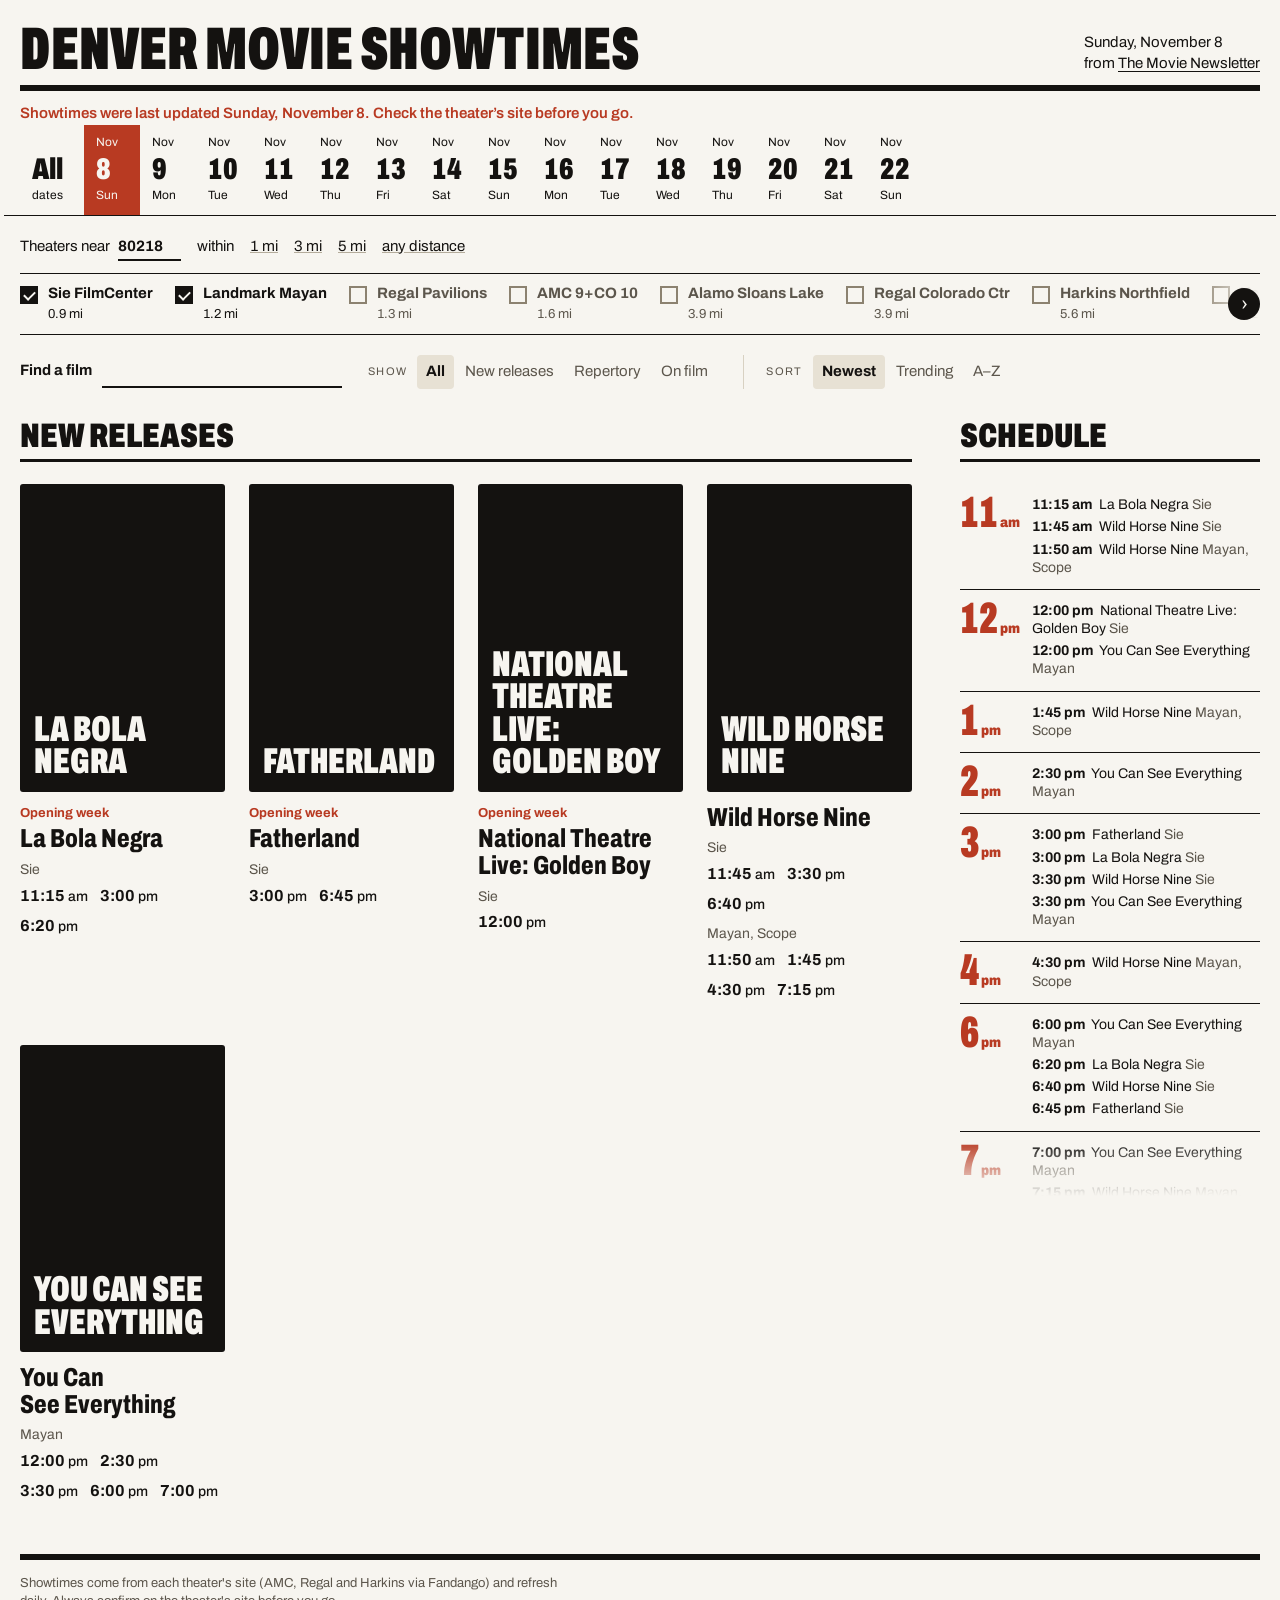
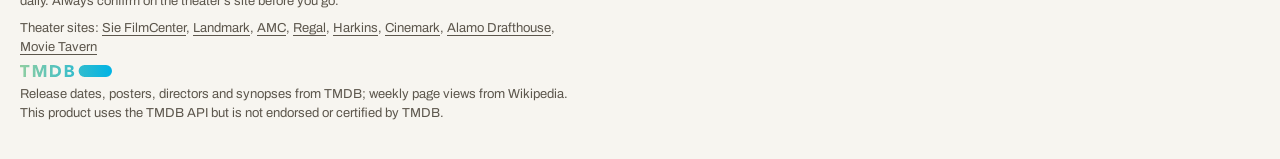
==== public/index.html @ 57ab7dba "Drop the 10 mi distance option Past 5 mi, readers should pick a specific theater by name rather than" ====
<!DOCTYPE html>
<html lang="en">
<head>
  <meta charset="utf-8" />
  <meta name="viewport" content="width=device-width, initial-scale=1, viewport-fit=cover" />
  <title>Denver Movie Showtimes</title>
  <meta name="description" content="What's playing in Denver today: indie, repertory and first-run showtimes, with tickets and add-to-calendar. A companion to The Movie Newsletter." />
  <meta name="theme-color" content="#f7f5f0" />

  <!-- Open Graph / preview card (used when this URL is pasted into Substack, etc.).
       __SITE_URL__ is replaced with the deployed Pages URL by the GitHub Action. -->
  <meta property="og:type" content="website" />
  <meta property="og:title" content="Denver Movie Showtimes" />
  <meta property="og:description" content="What's playing in Denver today: indie, repertory and first-run showtimes, with tickets and add-to-calendar. A companion to The Movie Newsletter." />
  <meta property="og:url" content="__SITE_URL__" />
  <meta property="og:image" content="__SITE_URL__preview.png" />
  <meta name="twitter:card" content="summary_large_image" />

  <link rel="icon" href="favicon.svg" type="image/svg+xml" />
  <link rel="preload" href="fonts/archivo-latin.woff2" as="font" type="font/woff2" crossorigin />
  <link rel="stylesheet" href="styles.css?v=__ASSET_VERSION__" />
</head>
<body>
  <div class="wrap">
    <header class="mast">
      <h1>Denver Movie Showtimes</h1>
      <p class="from"><span id="when"></span><br />from <a href="https://coreymcginnis.substack.com/" target="_blank" rel="noopener">The Movie Newsletter</a></p>
    </header>
    <p class="notice" id="notice" role="status" hidden></p>

    <nav class="days" id="days" aria-label="Choose a day"></nav>

    <!-- Theaters, search, Show/Sort. On phones it folds to one line ("At Sie and Mayan, all films,
         newest first · Change") with search under it, so the films start near the top. -->
    <section class="controls" id="controls" aria-label="Theaters, search and sort">
      <div class="theaters" id="theaters" role="group" aria-label="Theaters">
        <div class="tsum"><p><b id="tsum"></b> <span id="ssum"></span></p><button type="button" id="tToggle" aria-expanded="false" aria-controls="tpanel">Change</button></div>
        <div class="tpanel" id="tpanel">
          <div class="near">
            <label>Theaters near <input id="zip" class="zip" type="text" inputmode="numeric" maxlength="5" value="80218" autocomplete="off" aria-describedby="zipNote" /></label>
            <span>within</span>
            <button type="button" class="pick" data-r="1" aria-pressed="false">1 mi</button>
            <button type="button" class="pick" data-r="3" aria-pressed="false">3 mi</button>
            <button type="button" class="pick" data-r="5" aria-pressed="false">5 mi</button>
            <button type="button" class="pick" data-r="all" aria-pressed="false">any distance</button>
            <span class="zipnote" id="zipNote" hidden>That zip isn't in the Denver area.</span>
          </div>
          <div class="trow" id="trow">
            <button type="button" class="tscroll prev" id="tPrev" aria-label="Scroll theaters left" tabindex="-1" hidden>‹</button>
            <div class="tlist" id="tlist" role="group" aria-label="Theaters, nearest first"></div>
            <button type="button" class="tscroll next" id="tNext" aria-label="Scroll theaters right" tabindex="-1" hidden>›</button>
          </div>
          <button type="button" class="more tmore" id="tMore" aria-controls="tlist" aria-expanded="false" hidden>Show all theaters</button>
        </div>
      </div>

      <div class="opts">
        <label class="searchbox"><span>Find a film</span>
          <input class="search" id="q" type="search" enterkeyhint="search" autocomplete="off" />
          <button type="button" class="clear" id="qClear" aria-label="Clear search" hidden>×</button>
        </label>
        <div class="sort" role="group" aria-label="Show">
          <span class="lbl" aria-hidden="true">Show</span>
          <button type="button" data-kind="all" aria-pressed="true">All</button>
          <button type="button" data-kind="new" aria-pressed="false">New releases</button>
          <button type="button" data-kind="rep" aria-pressed="false">Repertory</button>
          <button type="button" data-kind="film" aria-pressed="false" title="Projected from a film print: 16mm, 35mm, 70mm, IMAX 70mm, VistaVision">On film</button>
        </div>
        <div class="sort" role="group" aria-label="Sort films">
          <span class="lbl" aria-hidden="true">Sort</span>
          <button type="button" data-s="new" aria-pressed="true">Newest</button>
          <button type="button" data-s="pop" aria-pressed="false" title="What people are looking up this week, on TMDB and Wikipedia">Trending</button>
          <button type="button" data-s="az" aria-pressed="false">A–Z</button>
        </div>
      </div>
      <div class="seg" role="group" aria-label="View">
        <button type="button" data-v="films" aria-pressed="true">Films</button>
        <button type="button" data-v="schedule" aria-pressed="false">Schedule</button>
      </div>
    </section>

    <main class="layout" id="layout" data-view="films">
      <section class="films" aria-labelledby="filmsH">
        <h2 class="sr" id="filmsH">Films</h2>
        <div id="grid"><p class="empty">Loading showtimes…</p></div>
      </section>
      <aside class="sched" aria-labelledby="schedH">
        <h2 class="group" id="schedH">Schedule</h2>
        <div id="sched"></div>
      </aside>
    </main>

    <footer class="foot">
      <p>Showtimes come from each theater's site (AMC, Regal and Harkins via Fandango) and refresh daily. Always confirm on the theater's site before you go.</p>
      <p id="srcLinks"></p>
      <p class="tmdb"><a href="https://www.themoviedb.org/" target="_blank" rel="noopener"><img src="tmdb-logo.svg" alt="TMDB" width="110" height="14" /></a>
        Release dates, posters, directors and synopses from TMDB; weekly page views from Wikipedia. This product uses the TMDB API but is not endorsed or certified by TMDB.</p>
    </footer>
  </div>

  <div class="backdrop" id="backdrop" hidden></div>

  <script src="app.js?v=__ASSET_VERSION__"></script>
</body>
</html>
---- public/styles.css ----
/* Denver Showtimes, Nov 2026 redesign: a printed listings page more than an app.
   Near-white paper, black ink, the newsletter's brick red as the one accent. Heavy rules divide
   things instead of boxes; one condensed typeface (Archivo) does everything. Posters carry the color.
   Archivo is served from this site (not Google Fonts) so no visit reports to a third party; SIL Open
   Font License in fonts/OFL-archivo.txt. One variable file covers every weight and width. */
@font-face {
  font-family: "Archivo"; font-style: normal; font-weight: 400 900; font-stretch: 62% 125%; font-display: swap;
  src: url(fonts/archivo-latin.woff2) format("woff2");
  unicode-range: U+0000-00FF, U+0131, U+0152-0153, U+02BB-02BC, U+02C6, U+02DA, U+02DC, U+0304, U+0308, U+0329, U+2000-206F, U+20AC, U+2122, U+2191, U+2193, U+2212, U+2215, U+FEFF, U+FFFD;
}
@font-face {
  font-family: "Archivo"; font-style: normal; font-weight: 400 900; font-stretch: 62% 125%; font-display: swap;
  src: url(fonts/archivo-latin-ext.woff2) format("woff2");
  unicode-range: U+0100-02BA, U+02BD-02C5, U+02C7-02CC, U+02CE-02D7, U+02DD-02FF, U+0304, U+0308, U+0329, U+1D00-1DBF, U+1E00-1E9F, U+1EF2-1EFF, U+2020, U+20A0-20AB, U+20AD-20C4, U+2113, U+2C60-2C7F, U+A720-A7FF;
}

:root {
  --paper: #f7f5f0;     /* page */
  --ink: #141210;       /* text, rules, checked boxes */
  --muted: #5c564c;     /* secondary text (6.6:1 on paper) */
  --hair: #d8d1c2;      /* light dividers */
  --box: #8c8270;       /* unchecked box outline */
  --brick: #b83a22;     /* newsletter brick: selected day, hour numerals, tags (5.6:1 on paper) */
  --font: "Archivo", "Arial Narrow", system-ui, sans-serif;
  color-scheme: light;
}
* { box-sizing: border-box; }
[hidden] { display: none !important; }
html { -webkit-text-size-adjust: 100%; }
body {
  margin: 0; background: var(--paper); color: var(--ink);
  font: 15px/1.45 var(--font); font-variant-numeric: tabular-nums;
  padding-left: max(16px, env(safe-area-inset-left, 0px)); padding-right: max(16px, env(safe-area-inset-right, 0px));
}
a { color: inherit; text-underline-offset: 3px; }
@media (hover: hover) { a:hover { color: var(--brick); } }
button { font: inherit; color: inherit; background: none; border: 0; padding: 0; cursor: pointer; text-align: inherit; }
:focus-visible { outline: 2px solid var(--brick); outline-offset: 2px; }
.wrap { max-width: 1240px; margin: 0 auto; }
.sr { position: absolute; width: 1px; height: 1px; overflow: hidden; clip: rect(0 0 0 0); white-space: nowrap; }


/* ---- Masthead ---------------------------------------------------------- */
.mast { display: flex; flex-wrap: wrap; justify-content: space-between; align-items: flex-end; gap: 10px 24px;
  border-bottom: 6px solid var(--ink); padding: 24px 0 10px; }
.mast h1 { margin: 0; font-weight: 900; font-stretch: 62%; font-size: clamp(40px, 5.5vw, 60px); line-height: .85;
  text-transform: uppercase; text-wrap: balance; }
.mast .from { margin: 0; font-size: 15px; line-height: 1.45; }

/* Only when something's wrong (a theater didn't refresh, or the whole update is old). */
.notice { margin: 12px 0 0; color: var(--brick); font-weight: 600; }

/* ---- Days: big numerals; only the selected day is a block of brick. Sticks to the top. ---- */
.days { position: sticky; top: 0; z-index: 20; background: var(--paper); border-bottom: 1px solid var(--ink);
  display: flex; overflow-x: auto; scrollbar-width: none; margin: 0 -16px; padding: 0 16px; }
.days::-webkit-scrollbar { display: none; }
.day { flex: none; width: 56px; padding: 9px 0 10px 12px; }
.day[data-d="all"] { width: 64px; }
.day .dm, .day .dw { display: block; font-size: 12px; white-space: nowrap; }
.day .dm { margin-bottom: 3px; }
.day .dw { margin-top: 3px; }
.day .dn { display: block; font-weight: 900; font-stretch: 70%; font-size: 30px; line-height: 1; white-space: nowrap; }
@media (hover: hover) { .day:hover { color: var(--brick); } }
.day[aria-pressed="true"] { background: var(--brick); color: var(--paper); }

/* ---- Theaters: zip + distance, then a checklist nearest first ---------- */
.theaters { margin: 18px 0 20px; }
.tsum { display: none; }
.near { display: flex; flex-wrap: wrap; align-items: baseline; gap: 6px 16px; margin-bottom: 12px; }
.near label { display: flex; gap: 8px; align-items: baseline; }
.zip { width: 4.2em; border: 0; border-bottom: 2px solid var(--ink); background: transparent; font: inherit; font-weight: 700;
  padding: 2px 0; border-radius: 0; color: var(--ink); }
.pick { padding: 2px 0; text-decoration: underline; text-decoration-color: #b4ac9c; }
.pick[aria-pressed="true"] { font-weight: 700; text-decoration: none; box-shadow: inset 0 -2px 0 var(--brick); }
.zipnote { color: var(--brick); }
/* No scrollbar; instead the edge with more theaters fades, and a ‹ / › arrow there scrolls the row
   (mouse users without a trackpad). Tabbing through the checkboxes scrolls it too. */
.trow { position: relative; border-top: 1px solid var(--ink); border-bottom: 1px solid var(--ink); }
.tlist { display: flex; overflow-x: auto; scrollbar-width: none; scroll-behavior: smooth; }
.tlist::-webkit-scrollbar { display: none; }
.trow.more-r .tlist { -webkit-mask: linear-gradient(90deg, #000 calc(100% - 64px), #0000); mask: linear-gradient(90deg, #000 calc(100% - 64px), #0000); }
.trow.more-l .tlist { -webkit-mask: linear-gradient(90deg, #0000, #000 64px); mask: linear-gradient(90deg, #0000, #000 64px); }
.trow.more-l.more-r .tlist { -webkit-mask: linear-gradient(90deg, #0000, #000 64px, #000 calc(100% - 64px), #0000);
  mask: linear-gradient(90deg, #0000, #000 64px, #000 calc(100% - 64px), #0000); }
.tscroll { position: absolute; top: 50%; transform: translateY(-50%); z-index: 1; width: 32px; height: 32px; border-radius: 50%;
  background: var(--ink); color: var(--paper); font-size: 20px; line-height: 30px; text-align: center; }
@media (hover: hover) { .tscroll:hover { background: var(--brick); } }
.tscroll.prev { left: 0; }
.tscroll.next { right: 0; }
.tk { flex: none; display: flex; gap: 10px; align-items: flex-start; padding: 11px 22px 11px 0; color: var(--muted); white-space: nowrap; }
.tk .box { width: 18px; height: 18px; flex: none; margin-top: 1px; border: 2px solid var(--box); display: grid; place-items: center; }
.tk .nm { display: block; font-weight: 700; line-height: 1.15; }
.tk .mi { display: block; font-size: 13px; margin-top: 2px; }
.tk[aria-pressed="true"] { color: var(--ink); }
.tk[aria-pressed="true"] .box { background: var(--ink); border-color: var(--ink); }
.tk[aria-pressed="true"] .box::after { content: ""; width: 9px; height: 5px; border: solid var(--paper); border-width: 0 0 2.5px 2.5px;
  transform: translateY(-1px) rotate(-45deg); }
@media (hover: hover) { .tk:hover .nm { color: var(--brick); } }

/* ---- Search, then Show and Sort as toggles ---------------------------- */
.opts { display: flex; flex-wrap: wrap; align-items: center; gap: 12px 26px; margin-bottom: 30px; }
.searchbox { display: flex; align-items: baseline; gap: 10px; position: relative; font-weight: 700; }
.search { width: 240px; border: 0; border-bottom: 2px solid var(--ink); border-radius: 0; background: transparent; font: inherit; font-weight: 400;
  color: var(--ink); padding: 4px 26px 4px 0; }
.search::-webkit-search-cancel-button { -webkit-appearance: none; appearance: none; }   /* our own × instead */
.clear { position: absolute; right: 0; bottom: 4px; width: 24px; height: 24px; font-size: 20px; line-height: 1; text-align: center; color: var(--muted); }
@media (hover: hover) { .clear:hover { color: var(--brick); } }
.sort { display: inline-flex; align-items: center; gap: 2px; }
.sort + .sort { padding-left: 22px; border-left: 1px solid var(--hair); }
.sort .lbl { margin-right: 8px; font-size: 11px; letter-spacing: .12em; text-transform: uppercase; color: var(--muted); }
.sort button { padding: 6px 9px; border-radius: 4px; color: var(--muted); white-space: nowrap; }
.searchbox > span { white-space: nowrap; }
@media (hover: hover) { .sort button:hover { color: var(--ink); } }
.sort button[aria-pressed="true"] { background: #e7e1d4; color: var(--ink); font-weight: 700; }

/* ---- Layout: films, with the schedule alongside on desktop ------------- */
.layout { display: grid; grid-template-columns: minmax(0, 1fr) 300px; gap: 48px; align-items: start; padding-bottom: 48px; }
.layout[data-mode="span"] { grid-template-columns: minmax(0, 1fr); }
.layout[data-mode="span"] .sched { display: none; }
.seg { display: none; }
.group { margin: 0 0 22px; font-weight: 900; font-stretch: 70%; font-size: 34px; line-height: 1; text-transform: uppercase;
  border-bottom: 3px solid var(--ink); padding-bottom: 6px; }
#grid > .grid + .group, #grid > .empty + .group { margin-top: 44px; }
.group-note { color: var(--muted); margin: -12px 0 18px; }
.empty { color: var(--muted); padding: 24px 0; font-size: 16px; }

/* ---- Film cards: poster, title, times. Tap the poster for the details. ---- */
.grid { display: grid; grid-template-columns: repeat(auto-fill, minmax(200px, 1fr)); gap: 40px 24px; align-items: start; }
.card { min-width: 0; }
.poster { position: relative; aspect-ratio: 2 / 3; background: var(--ink); margin-bottom: 12px; overflow: hidden; border-radius: 3px; }
.poster > button, .poster > .still { display: block; width: 100%; height: 100%; }
.poster img { width: 100%; height: 100%; object-fit: cover; display: block; }
.fallback { position: absolute; inset: auto 14px 14px; color: var(--paper); font-weight: 900; font-stretch: 62%; font-size: 36px;
  line-height: .9; text-transform: uppercase; overflow-wrap: anywhere; }
.info { position: absolute; inset: 0; background: rgba(20, 18, 16, .94); color: var(--paper); padding: 16px; display: flex;
  flex-direction: column; gap: 8px; font-size: 14px; line-height: 1.45; overflow-y: auto; cursor: pointer; }
.info .dir { font-weight: 700; }
.info .facts { color: #cfc8ba; }
.info p { margin: 0; }
.info a { margin-top: auto; padding-top: 6px; color: var(--paper); text-decoration: underline; cursor: pointer; }
@media (hover: hover) { .info a:hover { color: #f0b6a6; } }
.flag { margin: 0 0 3px; font-size: 13px; color: var(--brick); font-weight: 700; }
/* Film titles in their own capitalization (easier to read than caps, and long titles stay short);
   caps are kept for the masthead and section heads, the structure of the page. */
.title { margin: 0 0 8px; font-weight: 800; font-stretch: 75%; font-size: 26px; line-height: 1.02; letter-spacing: -0.005em;
  overflow-wrap: anywhere; text-wrap: balance; }
.title button { text-align: left; }
@media (hover: hover) { .title button:hover { color: var(--brick); } }
/* The poster says it opens without a mark: a pointer, and on hover it dims a touch and the title
   underlines with it. */
.poster > button { cursor: pointer; }
.poster > button img { transition: filter .15s ease; }
@media (hover: hover) { .card:has(.poster > button:hover) .poster img, .card:has(.title button:hover) .poster img { filter: brightness(.82); } }
@media (hover: hover) { .card:has(.poster > button:hover) .title button { text-decoration: underline; text-decoration-thickness: 2px; text-underline-offset: 4px; } }
.venues { display: grid; gap: 6px; }
.venue .vn { display: block; color: var(--muted); font-size: 14px; }
.times { display: flex; flex-wrap: wrap; column-gap: 12px; }
.time { min-height: 30px; font-weight: 700; font-size: 16px; white-space: nowrap; }
@media (hover: hover) { .time:hover { color: var(--brick); text-decoration: underline; } }
.time .ap { font-weight: 500; font-size: 14px; }
.time sup { font-size: 10px; color: var(--brick); margin-left: 2px; font-weight: 700; }
.time.past { color: #a39b8c; }
.nw { white-space: nowrap; }
.time.next { white-space: normal; text-align: left; line-height: 1.25; padding: 4px 0; }   /* long "Next Thu Nov 12, 7:00 pm" wraps */
/* Two weeks / search: "Alamo  Sat 7, 5:00 pm", one line per theater, three before "Show all". */
.venue.line { display: flex; flex-wrap: wrap; align-items: baseline; column-gap: 8px; }
.venue.line .vn { display: inline; }
.venue.line .time.next { font-size: 15px; min-height: 26px; }
.thru { color: var(--muted); font-size: 14px; }
.card:not(.all-th) .venue.extra { display: none; }
.venues.clamp { max-height: 210px; overflow: hidden; -webkit-mask: linear-gradient(#000 70%, #0000); mask: linear-gradient(#000 70%, #0000); }
.more { margin-top: 6px; text-decoration: underline; font-size: 14px; }
.tmore { display: none; }   /* phones only: desktop shows every theater in its sideways row */

/* ---- Schedule: the day by hour --------------------------------------- */
.sched { position: sticky; top: calc(var(--days-h, 60px) + 16px); max-height: calc(100vh - var(--days-h, 60px) - 32px);
  overflow-y: auto; overscroll-behavior: contain; scrollbar-width: none; }
.sched::-webkit-scrollbar { display: none; }
/* No scrollbar: the end with more fades out instead (classes from schedEdges()). */
.sched.more-b { -webkit-mask: linear-gradient(#000 calc(100% - 56px), #0000); mask: linear-gradient(#000 calc(100% - 56px), #0000); }
.sched.more-t { -webkit-mask: linear-gradient(#0000, #000 40px); mask: linear-gradient(#0000, #000 40px); }
.sched.more-t.more-b { -webkit-mask: linear-gradient(#0000, #000 40px, #000 calc(100% - 56px), #0000);
  mask: linear-gradient(#0000, #000 40px, #000 calc(100% - 56px), #0000); }
.hour { display: flex; gap: 14px; border-bottom: 1px solid var(--ink); padding: 10px 0; }
.hour .h { width: 58px; flex: none; margin: 0; font-weight: 900; font-stretch: 62%; font-size: 44px; line-height: .85; color: var(--brick); }
.hour .h small { font-size: 14px; font-stretch: 85%; margin-left: 2px; }
.hour .rows { flex: 1; min-width: 0; }
.row { display: block; width: 100%; padding: 2px 0; font-size: 14px; line-height: 1.3; }
.row b { margin-right: 4px; }
.row .th { color: var(--muted); }
@media (hover: hover) { .row:hover .ft { color: var(--brick); text-decoration: underline; } }
.row.past { color: #a39b8c; }
.row.past .th { color: inherit; }
.earlier { margin-top: 12px; text-decoration: underline; font-size: 14px; }

/* ---- Showtime sheet ---------------------------------------------------- */
.backdrop { position: fixed; inset: 0; background: rgba(20, 18, 16, .55); z-index: 40; display: grid; place-items: center; padding: 16px; }
.sheet { width: min(440px, 100%); background: var(--paper); border-top: 6px solid var(--ink); padding: 18px;
  display: grid; grid-template-columns: 84px minmax(0, 1fr); gap: 16px; }
.sheet img, .sheet .ph { width: 84px; aspect-ratio: 2 / 3; object-fit: cover; background: var(--ink); border-radius: 3px; }
.sheet h3 { margin: 0 0 6px; font-weight: 800; font-stretch: 75%; font-size: 26px; line-height: 1.02; overflow-wrap: anywhere; }
.sheet .when { font-weight: 700; font-size: 16px; }
.sheet .where { color: var(--muted); margin-top: 2px; }
.actions { grid-column: 1 / -1; display: grid; gap: 8px; }
.btn { display: flex; align-items: center; justify-content: center; min-height: 44px; border: 2px solid var(--ink); font-weight: 700;
  text-decoration: none; color: var(--ink); }
@media (hover: hover) { .btn:hover { color: var(--brick); border-color: var(--brick); } }
.btn.primary { background: var(--ink); color: var(--paper); }
@media (hover: hover) { .btn.primary:hover { background: var(--brick); border-color: var(--brick); color: var(--paper); } }
.btn-row { display: grid; grid-template-columns: 1fr 1fr 1fr; gap: 8px; }
.btn-row[hidden] { display: none; }

/* ---- Footer ------------------------------------------------------------ */
.foot { border-top: 6px solid var(--ink); padding: 14px 0 36px; color: var(--muted); font-size: 13px; display: grid; gap: 8px; }
.foot p { margin: 0; max-width: 80ch; }
.foot .tmdb { display: flex; flex-wrap: wrap; align-items: center; gap: 8px 12px; }
.foot .tmdb img { display: block; height: 12px; width: auto; }

/* ---- Narrow screens ---------------------------------------------------- */
@media (max-width: 960px) {
  .layout { grid-template-columns: minmax(0, 1fr); }
  .seg { display: flex; border: 2px solid var(--ink); margin-bottom: 26px; }
  .seg button { flex: 1; min-height: 44px; font-weight: 800; text-align: center; }
  .seg button[aria-pressed="true"] { background: var(--ink); color: var(--paper); }
  .sched { position: static; max-height: none; overflow: visible; }
  .sched > .group { display: none; }   /* the tab already says "Schedule" */
  .layout[data-view="films"] .sched, .layout[data-view="schedule"] .films { display: none; }
}
@media (max-width: 700px) {
  /* Phones: films within the first screen. One-line masthead; the date is already the brick day. */
  .mast { padding: 14px 0 8px; border-bottom-width: 5px; align-items: baseline; }
  .mast h1 { font-size: clamp(26px, 8.4vw, 36px); line-height: .9; white-space: nowrap; }
  .mast .from { font-size: 13px; }
  .mast .from #when, .mast .from br { display: none; }
  .day { padding: 7px 0 8px 11px; }
  .day .dn { font-size: 26px; }
  .seg button { min-height: 40px; }
  #grid > .group:first-child { margin-top: 4px; }
  /* Theaters and Show/Sort fold into one line ("At Sie and Mayan, all films, newest first") with a
     Change button; search stays out, right above the films. Open: theaters, then Show/Sort. */
  .controls { display: flex; flex-direction: column; margin: 6px 0 18px; }
  .theaters, .opts { display: contents; }
  .tsum { order: 1; display: flex; justify-content: space-between; align-items: center; gap: 12px; min-height: 44px;
    padding: 6px 0; border-bottom: 1px solid var(--ink); }
  .tsum p { margin: 0; min-width: 0; line-height: 1.3; }
  .tsum #ssum { color: var(--muted); }
  .tsum button { text-decoration: underline; min-height: 44px; flex: none; }
  .tpanel { order: 2; padding-top: 8px; }
  .opts .sort { order: 3; margin-top: 10px; }
  .searchbox { order: 4; margin: 10px 0 14px; }
  .seg { order: 5; margin-bottom: 4px; }
  .controls:not(.open) .tpanel, .controls:not(.open) .opts .sort { display: none; }
  .controls.open .opts .sort:last-of-type { padding-bottom: 12px; border-bottom: 1px solid var(--ink); }
  .trow { border: 0; }
  .tlist, .trow.more-l .tlist, .trow.more-r .tlist, .trow.more-l.more-r .tlist { display: block; overflow: visible; -webkit-mask: none; mask: none; }
  .tscroll { display: none; }
  .tk { width: 100%; align-items: center; min-height: 44px; padding: 8px 0; border-top: 1px solid var(--hair); white-space: normal; }
  .tk .nm { flex: 1; }
  .tk > span:last-child { flex: 1; display: flex; justify-content: space-between; gap: 10px; }
  .tk .mi { margin: 0; }
  .tpanel:not(.all-th) .tk.extra { display: none; }
  .tmore { display: block; min-height: 44px; margin: 0; padding: 0; border-top: 1px solid var(--hair); width: 100%; text-align: left; }
  .searchbox { width: 100%; }
  .search { flex: 1; width: auto; }
  .sort + .sort { padding-left: 0; border-left: 0; }
  .sort { flex-wrap: wrap; }
  .grid { grid-template-columns: repeat(2, minmax(0, 1fr)); gap: 28px 14px; }
  .title { font-size: 22px; }
  .info { padding: 12px; font-size: 13px; gap: 6px; }
  .group { font-size: 28px; margin-bottom: 16px; }
  .backdrop { place-items: end center; padding: 0; }
  .sheet { padding-bottom: max(18px, env(safe-area-inset-bottom, 0px)); }
}
@media (prefers-reduced-motion: reduce) { * { transition: none !important; scroll-behavior: auto !important; } }
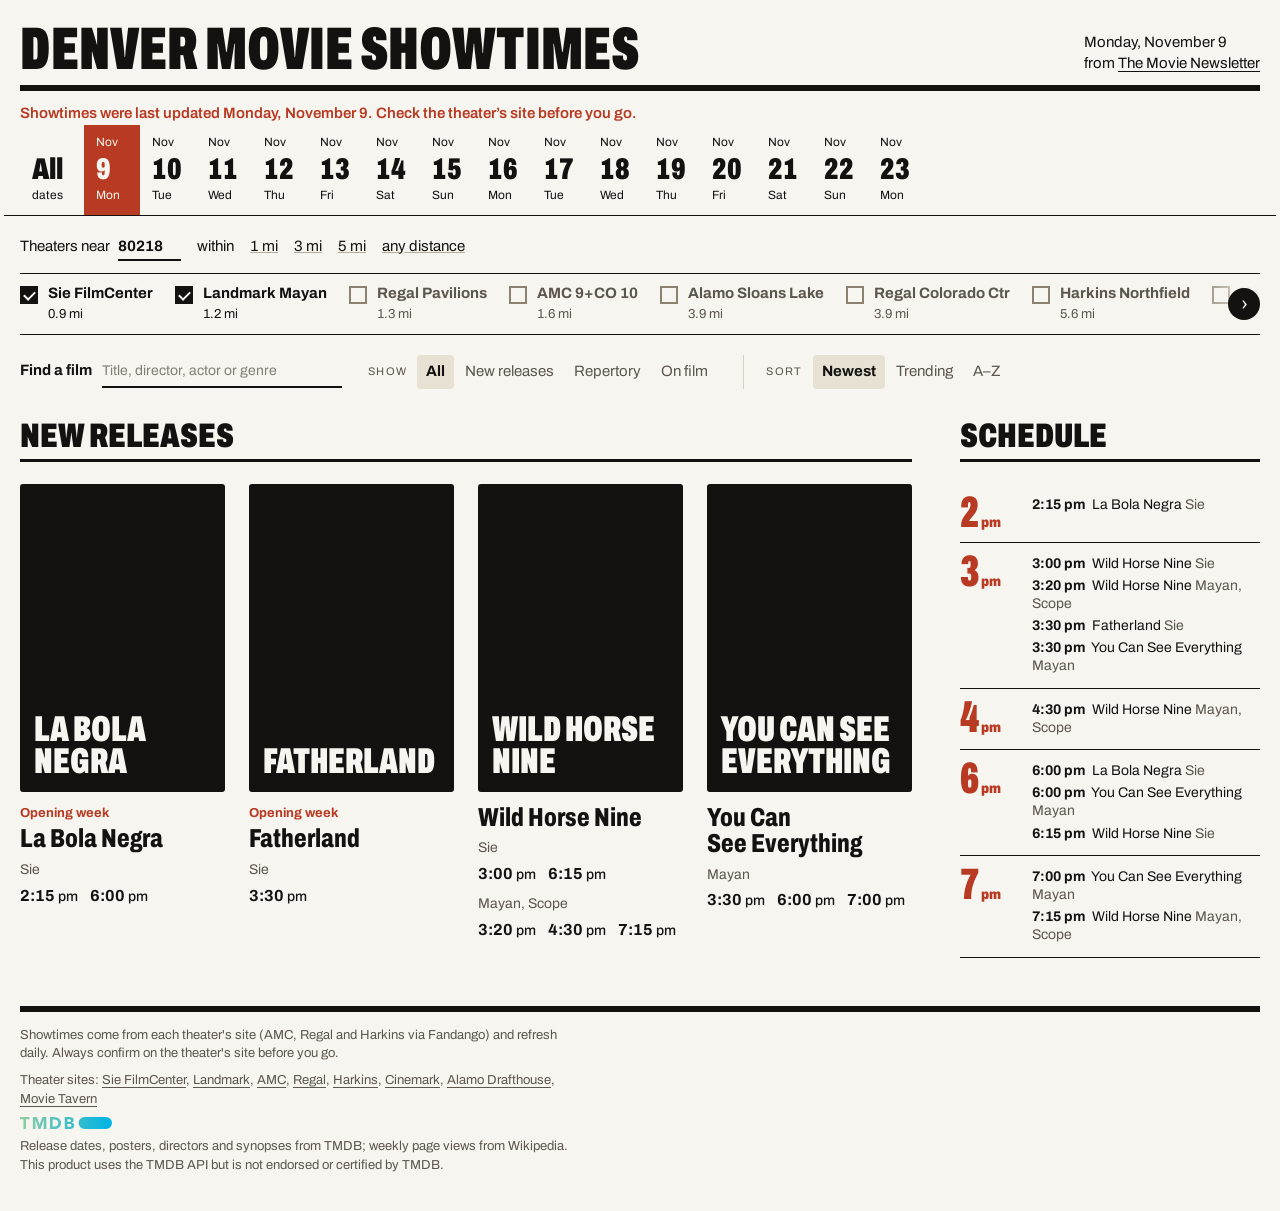
==== commit c31a0f2e: "Find a film by director, cast or genre - film_meta gains `cast` (top five billed) and `genres`, from" ====
--- a/public/index.html
+++ b/public/index.html
@@ -56,7 +56,7 @@
 
       <div class="opts">
         <label class="searchbox"><span>Find a film</span>
-          <input class="search" id="q" type="search" enterkeyhint="search" autocomplete="off" />
+          <input class="search" id="q" type="search" enterkeyhint="search" autocomplete="off" placeholder="Title, director, actor or genre" />
           <button type="button" class="clear" id="qClear" aria-label="Clear search" hidden>×</button>
         </label>
         <div class="sort" role="group" aria-label="Show">
--- a/public/styles.css
+++ b/public/styles.css
@@ -102,6 +102,7 @@
 .searchbox { display: flex; align-items: baseline; gap: 10px; position: relative; font-weight: 700; }
 .search { width: 240px; border: 0; border-bottom: 2px solid var(--ink); border-radius: 0; background: transparent; font: inherit; font-weight: 400;
   color: var(--ink); padding: 4px 26px 4px 0; }
+.search::placeholder { color: var(--muted); opacity: .75; font-size: 14px; }
 .search::-webkit-search-cancel-button { -webkit-appearance: none; appearance: none; }   /* our own × instead */
 .clear { position: absolute; right: 0; bottom: 4px; width: 24px; height: 24px; font-size: 20px; line-height: 1; text-align: center; color: var(--muted); }
 @media (hover: hover) { .clear:hover { color: var(--brick); } }
@@ -145,6 +146,7 @@
 .title { margin: 0 0 8px; font-weight: 800; font-stretch: 75%; font-size: 26px; line-height: 1.02; letter-spacing: -0.005em;
   overflow-wrap: anywhere; text-wrap: balance; }
 .title button { text-align: left; }
+.why { margin: -4px 0 8px; font-size: 14px; font-weight: 500; color: var(--ink); }   /* "Directed by ...": why search found it */
 @media (hover: hover) { .title button:hover { color: var(--brick); } }
 /* The poster says it opens without a mark: a pointer, and on hover it dims a touch and the title
    underlines with it. */
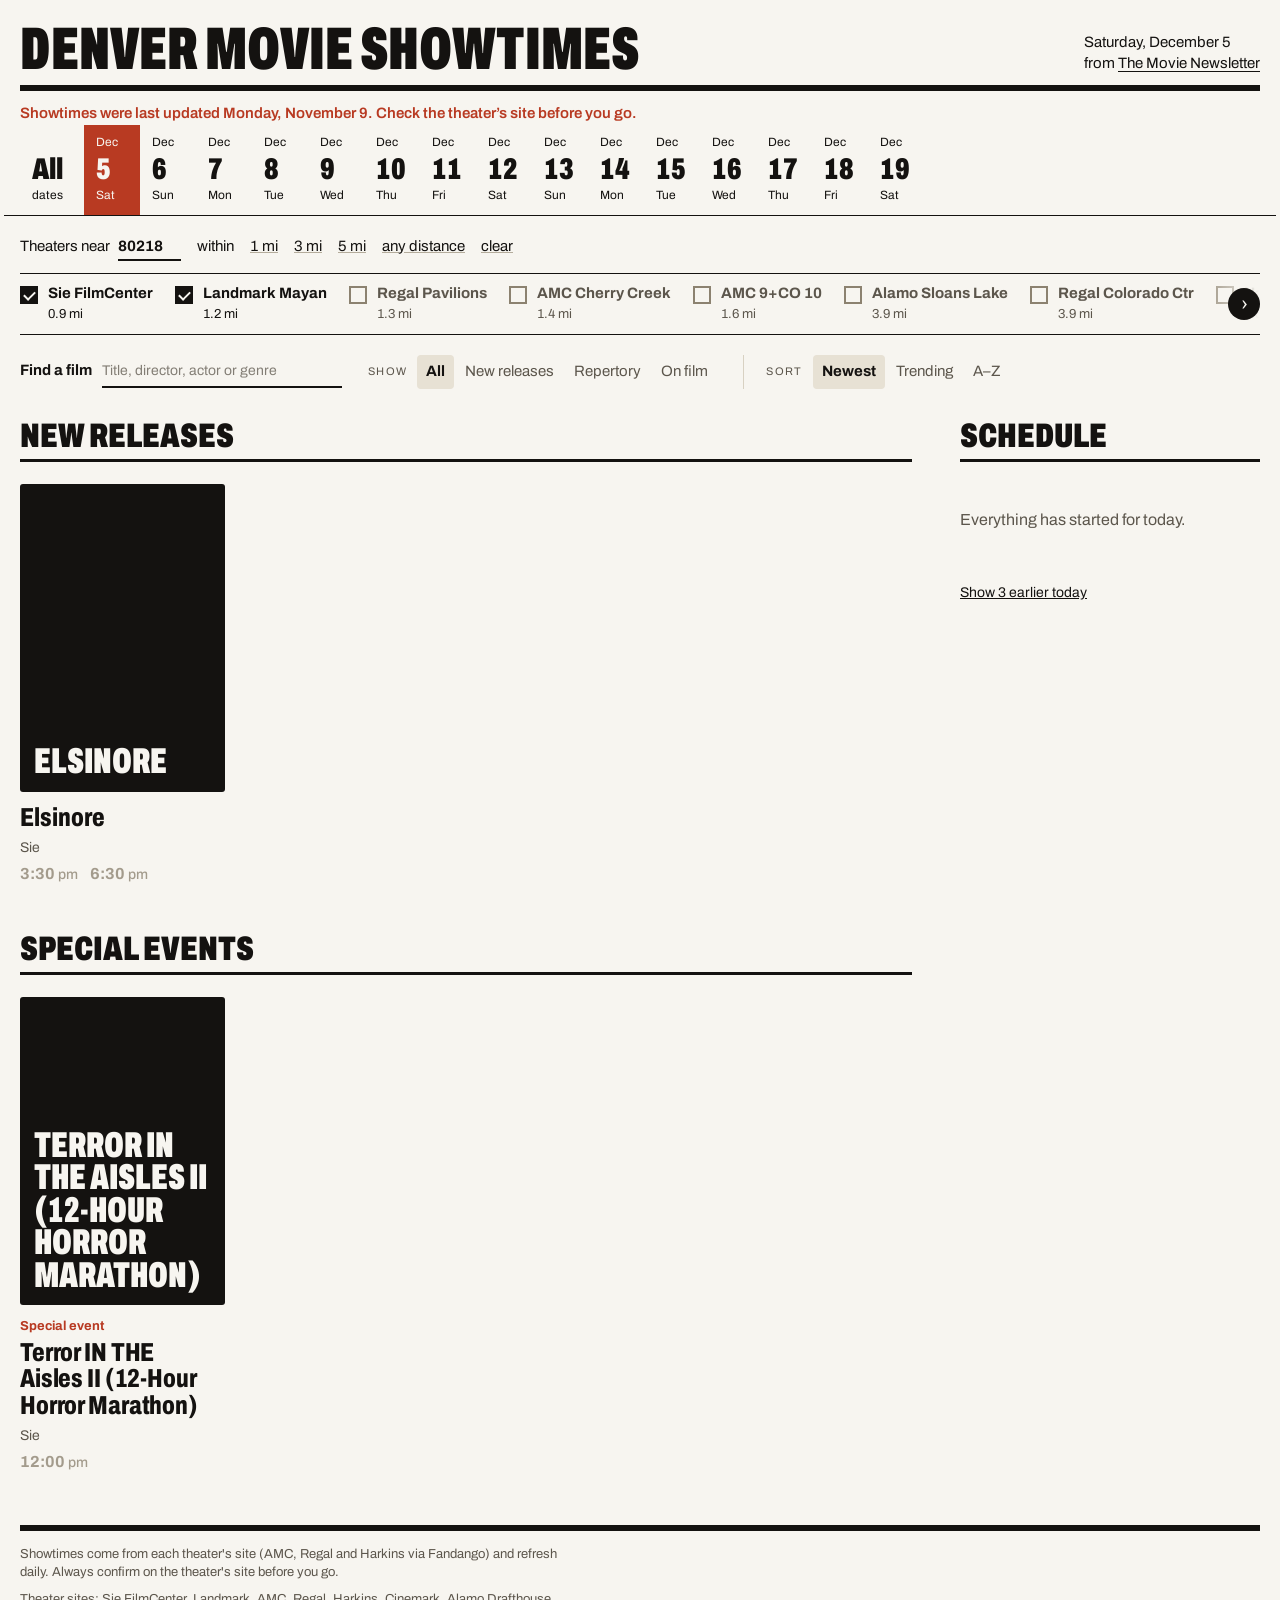
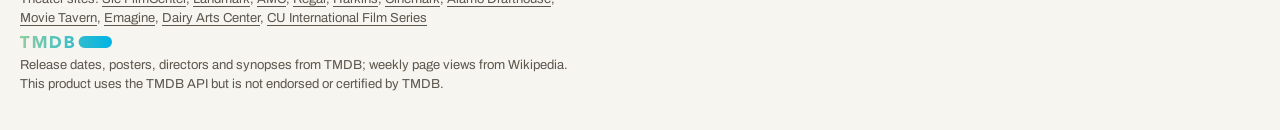
==== commit 91a0bd2a: "Theaters: a "clear" choice that unchecks every theater Narrowing down was the slow direction: after " ====
--- a/public/index.html
+++ b/public/index.html
@@ -43,6 +43,7 @@
             <button type="button" class="pick" data-r="3" aria-pressed="false">3 mi</button>
             <button type="button" class="pick" data-r="5" aria-pressed="false">5 mi</button>
             <button type="button" class="pick" data-r="all" aria-pressed="false">any distance</button>
+            <button type="button" class="pick" id="tClear" aria-label="Clear all theaters">clear</button>
             <span class="zipnote" id="zipNote" hidden>That zip isn't in the Denver area.</span>
           </div>
           <div class="trow" id="trow">
--- a/public/styles.css
+++ b/public/styles.css
@@ -103,6 +103,9 @@
 .search { width: 240px; border: 0; border-bottom: 2px solid var(--ink); border-radius: 0; background: transparent; font: inherit; font-weight: 400;
   color: var(--ink); padding: 4px 26px 4px 0; }
 .search::placeholder { color: var(--muted); opacity: .75; font-size: 14px; }
+/* iOS zooms the page into any text field under 16px when it's tapped (and leaves it zoomed). Touch
+   screens get 16px; the page never turns off pinch-zoom, which readers may need. */
+@media (hover: none), (max-width: 700px) { .search, .zip { font-size: 16px; } }
 .search::-webkit-search-cancel-button { -webkit-appearance: none; appearance: none; }   /* our own × instead */
 .clear { position: absolute; right: 0; bottom: 4px; width: 24px; height: 24px; font-size: 20px; line-height: 1; text-align: center; color: var(--muted); }
 @media (hover: hover) { .clear:hover { color: var(--brick); } }
@@ -210,6 +213,8 @@
 .btn.primary { background: var(--ink); color: var(--paper); }
 @media (hover: hover) { .btn.primary:hover { background: var(--brick); border-color: var(--brick); color: var(--paper); } }
 .btn-row { display: grid; grid-template-columns: 1fr 1fr 1fr; gap: 8px; }
+.actions .alt { display: flex; align-items: center; justify-content: center; min-height: 36px; margin-top: -4px; font-size: 14px;
+  text-decoration: underline; text-underline-offset: 3px; }
 .btn-row[hidden] { display: none; }
 
 /* ---- Footer ------------------------------------------------------------ */
@@ -262,6 +267,10 @@
   .tk .mi { margin: 0; }
   .tpanel:not(.all-th) .tk.extra { display: none; }
   .tmore { display: block; min-height: 44px; margin: 0; padding: 0; border-top: 1px solid var(--hair); width: 100%; text-align: left; }
+  /* Expanded, the list runs ~30 rows: "Show fewer theaters" rides the bottom of the screen until the
+     list ends, so it's never a long scroll away. */
+  .tpanel.all-th .tmore { position: sticky; bottom: 0; z-index: 2; background: var(--paper);
+    padding-bottom: env(safe-area-inset-bottom, 0px); }
   .searchbox { width: 100%; }
   .search { flex: 1; width: auto; }
   .sort + .sort { padding-left: 0; border-left: 0; }
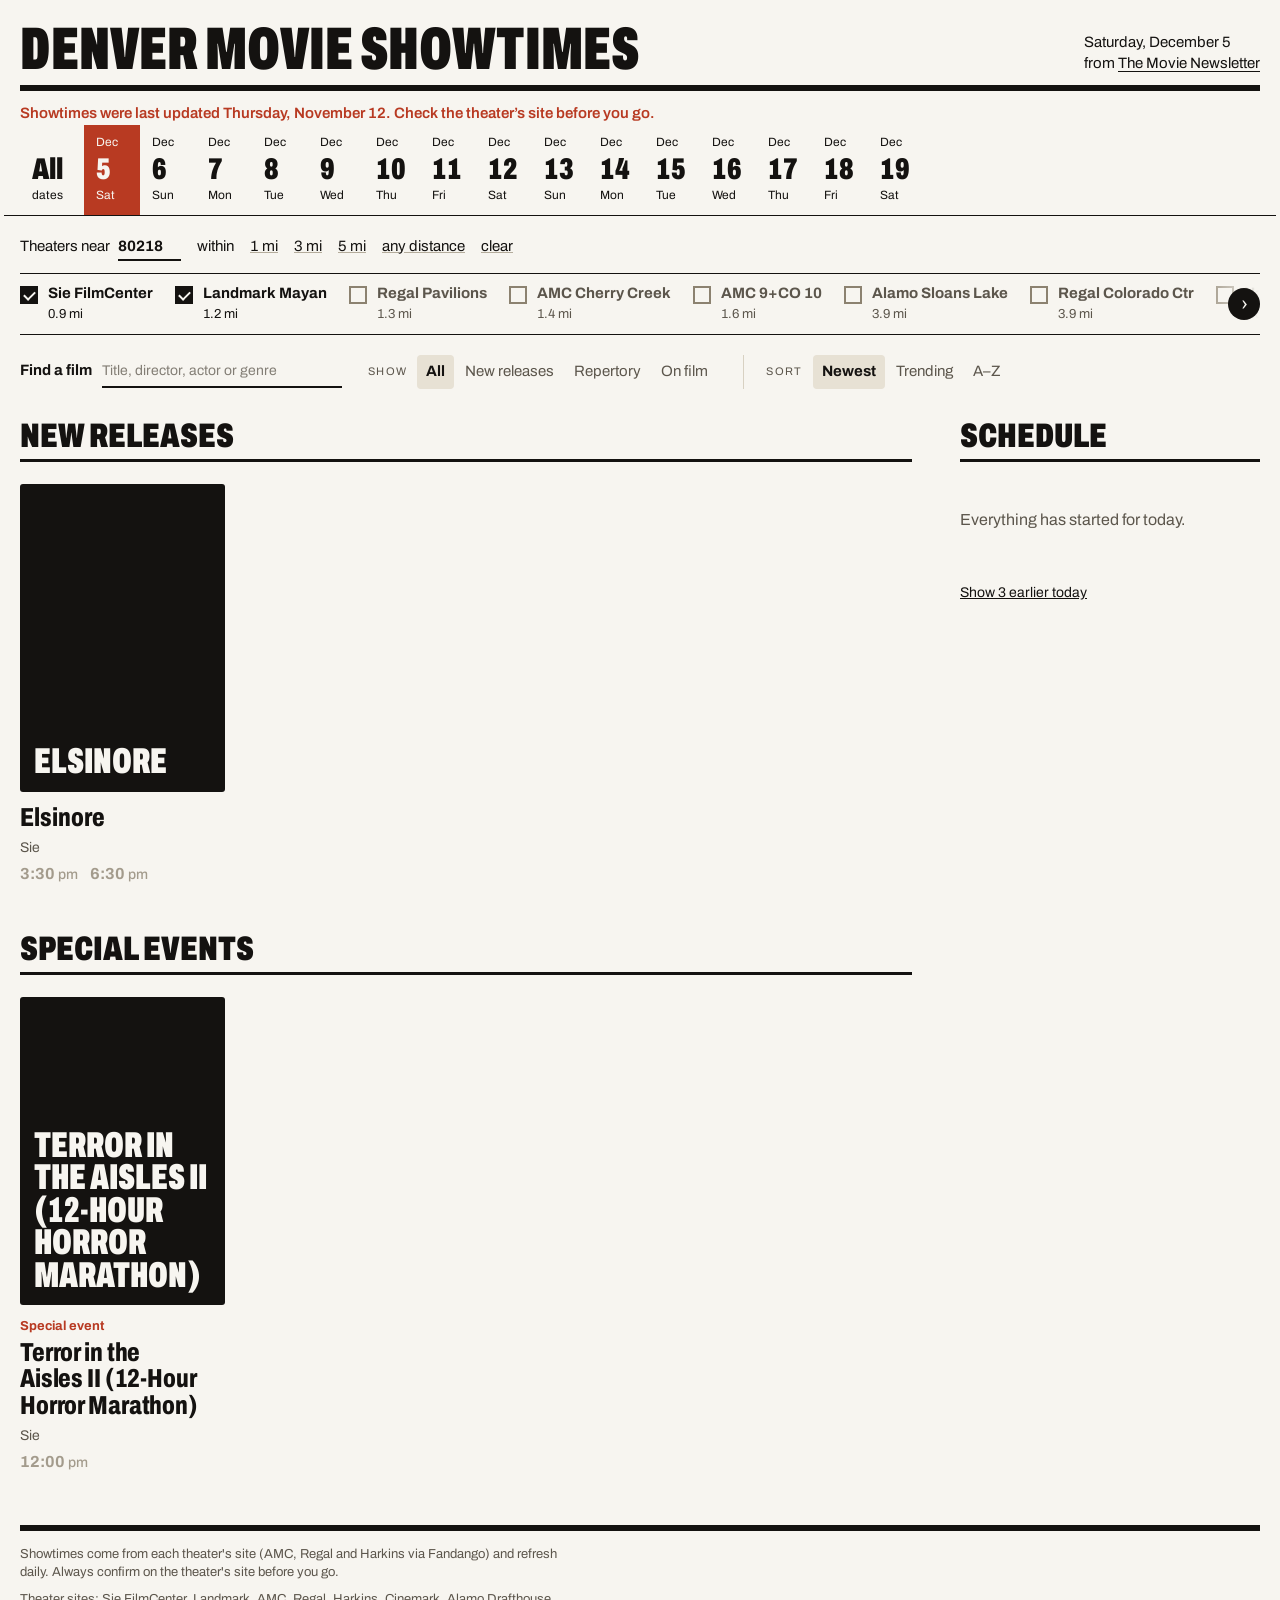
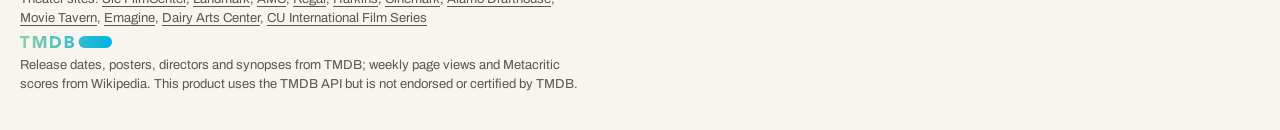
==== commit cd4a1f19: "Details panel: Metacritic score, as each film's Wikipedia article reports it The details over a post" ====
--- a/public/index.html
+++ b/public/index.html
@@ -95,7 +95,7 @@
       <p>Showtimes come from each theater's site (AMC, Regal and Harkins via Fandango) and refresh daily. Always confirm on the theater's site before you go.</p>
       <p id="srcLinks"></p>
       <p class="tmdb"><a href="https://www.themoviedb.org/" target="_blank" rel="noopener"><img src="tmdb-logo.svg" alt="TMDB" width="110" height="14" /></a>
-        Release dates, posters, directors and synopses from TMDB; weekly page views from Wikipedia. This product uses the TMDB API but is not endorsed or certified by TMDB.</p>
+        Release dates, posters, directors and synopses from TMDB; weekly page views and Metacritic scores from Wikipedia. This product uses the TMDB API but is not endorsed or certified by TMDB.</p>
     </footer>
   </div>
 
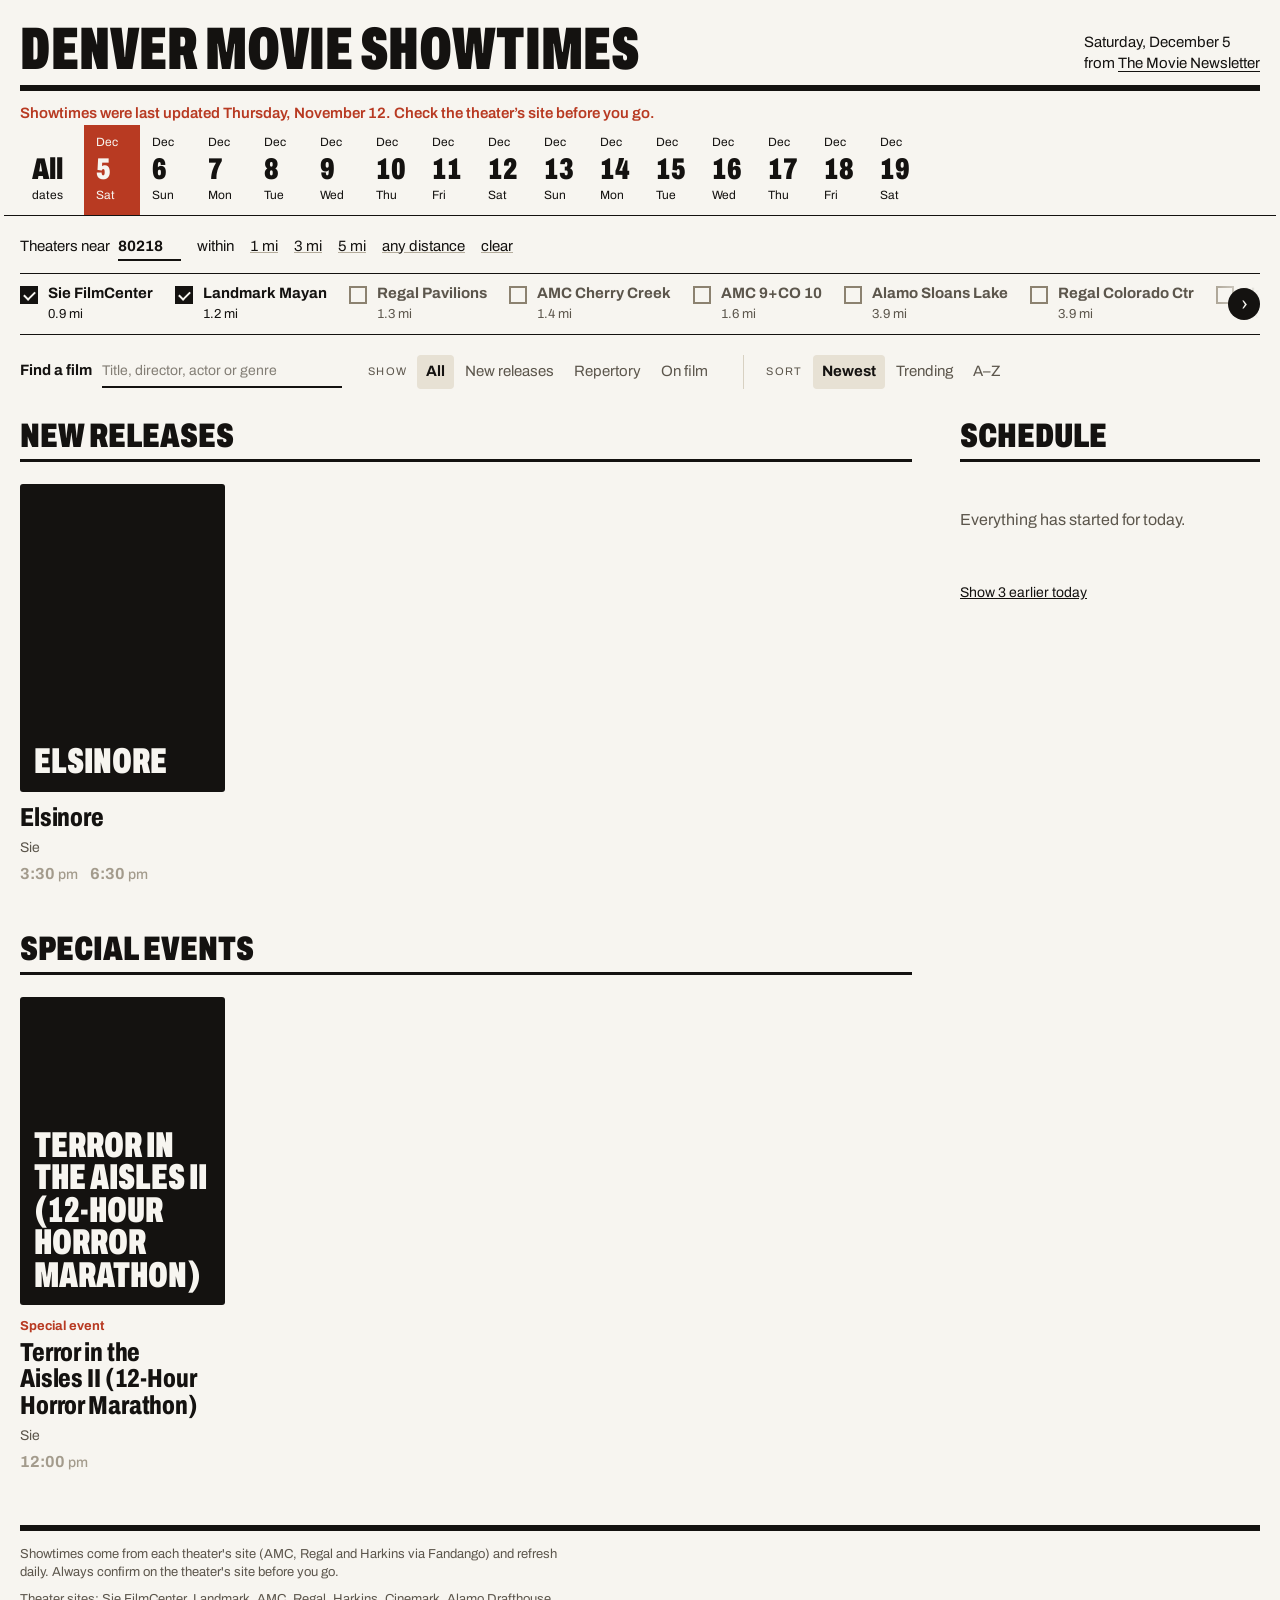
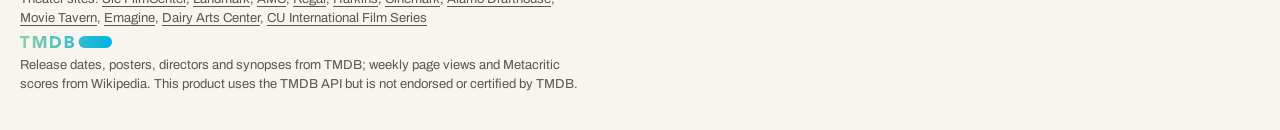
==== commit c5747313: "Film page: every date and theater for one film Tap a film's title (on a card, or "All showtimes" in " ====
--- a/public/index.html
+++ b/public/index.html
@@ -91,6 +91,9 @@
       </aside>
     </main>
 
+    <!-- A film's own page (#film/<title>): every date it plays and every theater showing it. -->
+    <section class="fp" id="filmpage" aria-labelledby="fpTitle" hidden></section>
+
     <footer class="foot">
       <p>Showtimes come from each theater's site (AMC, Regal and Harkins via Fandango) and refresh daily. Always confirm on the theater's site before you go.</p>
       <p id="srcLinks"></p>
--- a/public/styles.css
+++ b/public/styles.css
@@ -148,15 +148,14 @@
    caps are kept for the masthead and section heads, the structure of the page. */
 .title { margin: 0 0 8px; font-weight: 800; font-stretch: 75%; font-size: 26px; line-height: 1.02; letter-spacing: -0.005em;
   overflow-wrap: anywhere; text-wrap: balance; }
-.title button { text-align: left; }
+.title a { text-decoration: none; }
 .why { margin: -4px 0 8px; font-size: 14px; font-weight: 500; color: var(--ink); }   /* "Directed by ...": why search found it */
-@media (hover: hover) { .title button:hover { color: var(--brick); } }
-/* The poster says it opens without a mark: a pointer, and on hover it dims a touch and the title
-   underlines with it. */
+/* The title goes to the film's page (every date and theater); the poster opens the quick details. */
+@media (hover: hover) { .title a:hover { color: var(--brick); text-decoration: underline; text-decoration-thickness: 2px; text-underline-offset: 4px; } }
+/* The poster says it opens without a mark: a pointer, and on hover it dims a touch. */
 .poster > button { cursor: pointer; }
 .poster > button img { transition: filter .15s ease; }
-@media (hover: hover) { .card:has(.poster > button:hover) .poster img, .card:has(.title button:hover) .poster img { filter: brightness(.82); } }
-@media (hover: hover) { .card:has(.poster > button:hover) .title button { text-decoration: underline; text-decoration-thickness: 2px; text-underline-offset: 4px; } }
+@media (hover: hover) { .card:has(.poster > button:hover) .poster img { filter: brightness(.82); } }
 .venues { display: grid; gap: 6px; }
 .venue .vn { display: block; color: var(--muted); font-size: 14px; }
 .times { display: flex; flex-wrap: wrap; column-gap: 12px; }
@@ -216,6 +215,35 @@
 .actions .alt { display: flex; align-items: center; justify-content: center; min-height: 36px; margin-top: -4px; font-size: 14px;
   text-decoration: underline; text-underline-offset: 3px; }
 .btn-row[hidden] { display: none; }
+
+/* ---- Film page: one film's every date and theater (#film/<title>) ------- */
+body.fp-open #days, body.fp-open #controls, body.fp-open #layout { display: none; }
+.fp { padding-bottom: 48px; }
+.fp-nav { margin: 10px 0 14px; }
+.fp-nav button { min-height: 44px; font-weight: 700; text-decoration: underline; text-underline-offset: 3px; }
+@media (hover: hover) { .fp-nav button:hover { color: var(--brick); } }
+.fp-head { display: grid; grid-template-columns: 220px minmax(0, 1fr); gap: 28px; align-items: start; margin-bottom: 26px; }
+.fp-poster { position: relative; aspect-ratio: 2 / 3; background: var(--ink); border-radius: 3px; overflow: hidden; }
+.fp-poster img { width: 100%; height: 100%; object-fit: cover; display: block; }
+.fp-main p { margin: 0 0 8px; max-width: 68ch; }
+.fp h2 { margin: 0 0 12px; font-weight: 800; font-stretch: 75%; font-size: clamp(34px, 4.6vw, 54px); line-height: 1;
+  letter-spacing: -0.01em; overflow-wrap: anywhere; text-wrap: balance; }
+.fp h2:focus { outline: none; }
+.fp .dir { font-weight: 700; }
+.fp .facts { color: var(--muted); }
+.fp .about { font-size: 16px; line-height: 1.5; }
+.fp .links { margin-top: 12px; }
+.fp-days { border-top: 1px solid var(--ink); }
+.fp-date { margin: 22px 0 14px; font-weight: 900; font-stretch: 70%; font-size: 28px; line-height: 1; text-transform: uppercase; }
+.fp-date span { font-weight: 500; font-stretch: 100%; font-size: 15px; text-transform: none; color: var(--muted); }
+.fp-venues { display: grid; grid-template-columns: repeat(auto-fill, minmax(260px, 1fr)); gap: 14px 36px; }
+.fp-venues .venue { border-top: 1px solid var(--hair); padding-top: 8px; }
+.fp-venues .vn { display: flex; justify-content: space-between; gap: 12px; margin: 0 0 2px; color: var(--ink); font-weight: 700; font-size: 15px; }
+.fp-venues .vn .mi { color: var(--muted); font-weight: 500; white-space: nowrap; }
+.fp-venues:not(.all-th) .venue.extra { display: none; }
+.fp .more { margin-top: 14px; }
+.info .all-st { margin-top: auto; }
+.info .all-st + a { margin-top: 0; }
 
 /* ---- Footer ------------------------------------------------------------ */
 .foot { border-top: 6px solid var(--ink); padding: 14px 0 36px; color: var(--muted); font-size: 13px; display: grid; gap: 8px; }
@@ -277,6 +305,13 @@
   .sort { flex-wrap: wrap; }
   .grid { grid-template-columns: repeat(2, minmax(0, 1fr)); gap: 28px 14px; }
   .title { font-size: 22px; }
+  .fp-head { display: block; margin-bottom: 20px; }
+  .fp-poster { float: left; width: 112px; margin: 4px 14px 6px 0; }
+  .fp-head::after { content: ""; display: block; clear: both; }
+  .fp h2 { font-size: 32px; }
+  .fp .about { font-size: 15px; }
+  .fp-date { font-size: 24px; margin-top: 18px; }
+  .fp-venues { grid-template-columns: minmax(0, 1fr); gap: 12px; }
   .info { padding: 12px; font-size: 13px; gap: 6px; }
   .group { font-size: 28px; margin-bottom: 16px; }
   .backdrop { place-items: end center; padding: 0; }
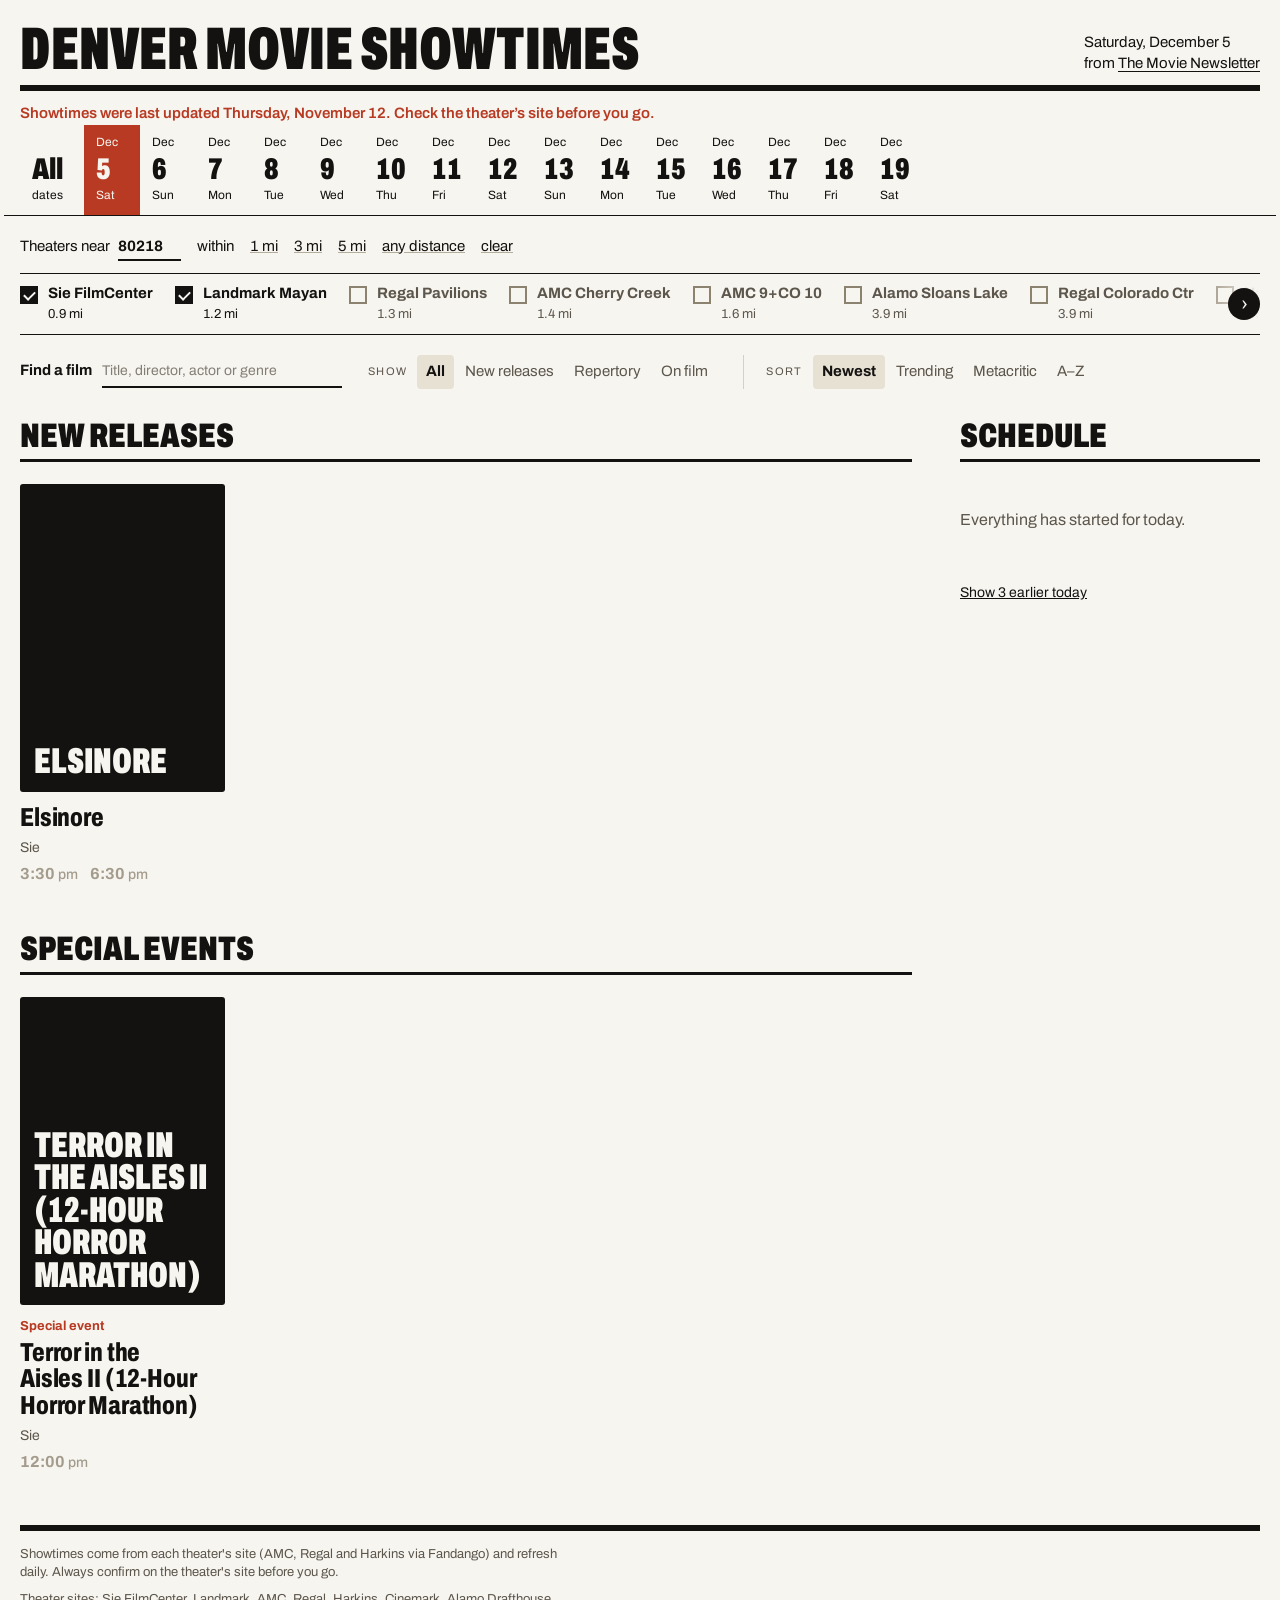
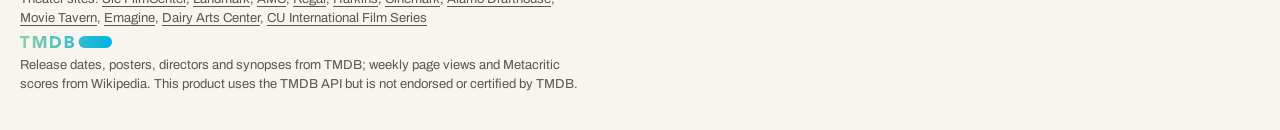
==== commit 47b89d62: "Sort by Metacritic Sort: Newest / Trending / Metacritic / A–Z. Highest score first (as Wikipedia rep" ====
--- a/public/index.html
+++ b/public/index.html
@@ -71,6 +71,7 @@
           <span class="lbl" aria-hidden="true">Sort</span>
           <button type="button" data-s="new" aria-pressed="true">Newest</button>
           <button type="button" data-s="pop" aria-pressed="false" title="What people are looking up this week, on TMDB and Wikipedia">Trending</button>
+          <button type="button" data-s="mc" aria-pressed="false" title="Critics' average score on Metacritic, as Wikipedia reports it">Metacritic</button>
           <button type="button" data-s="az" aria-pressed="false">A–Z</button>
         </div>
       </div>
--- a/public/styles.css
+++ b/public/styles.css
@@ -132,17 +132,10 @@
 .grid { display: grid; grid-template-columns: repeat(auto-fill, minmax(200px, 1fr)); gap: 40px 24px; align-items: start; }
 .card { min-width: 0; }
 .poster { position: relative; aspect-ratio: 2 / 3; background: var(--ink); margin-bottom: 12px; overflow: hidden; border-radius: 3px; }
-.poster > button, .poster > .still { display: block; width: 100%; height: 100%; }
+.poster > .plink { display: block; width: 100%; height: 100%; }
 .poster img { width: 100%; height: 100%; object-fit: cover; display: block; }
 .fallback { position: absolute; inset: auto 14px 14px; color: var(--paper); font-weight: 900; font-stretch: 62%; font-size: 36px;
   line-height: .9; text-transform: uppercase; overflow-wrap: anywhere; }
-.info { position: absolute; inset: 0; background: rgba(20, 18, 16, .94); color: var(--paper); padding: 16px; display: flex;
-  flex-direction: column; gap: 8px; font-size: 14px; line-height: 1.45; overflow-y: auto; cursor: pointer; }
-.info .dir { font-weight: 700; }
-.info .facts { color: #cfc8ba; }
-.info p { margin: 0; }
-.info a { margin-top: auto; padding-top: 6px; color: var(--paper); text-decoration: underline; cursor: pointer; }
-@media (hover: hover) { .info a:hover { color: #f0b6a6; } }
 .flag { margin: 0 0 3px; font-size: 13px; color: var(--brick); font-weight: 700; }
 /* Film titles in their own capitalization (easier to read than caps, and long titles stay short);
    caps are kept for the masthead and section heads, the structure of the page. */
@@ -150,12 +143,17 @@
   overflow-wrap: anywhere; text-wrap: balance; }
 .title a { text-decoration: none; }
 .why { margin: -4px 0 8px; font-size: 14px; font-weight: 500; color: var(--ink); }   /* "Directed by ...": why search found it */
-/* The title goes to the film's page (every date and theater); the poster opens the quick details. */
-@media (hover: hover) { .title a:hover { color: var(--brick); text-decoration: underline; text-decoration-thickness: 2px; text-underline-offset: 4px; } }
-/* The poster says it opens without a mark: a pointer, and on hover it dims a touch. */
-.poster > button { cursor: pointer; }
-.poster > button img { transition: filter .15s ease; }
-@media (hover: hover) { .card:has(.poster > button:hover) .poster img { filter: brightness(.82); } }
+.card .lang { margin: -4px 0 8px; font-size: 14px; color: var(--muted); }   /* "In Spanish": the film's language, once */
+.card .mc { margin: -4px 0 8px; font-size: 14px; font-weight: 500; }   /* "Metacritic 86", only when sorted by it */
+.card .mc + .lang { margin-top: -6px; }
+.subgroup { margin: 36px 0 18px; font-size: 15px; font-weight: 700; color: var(--muted); }   /* "No Metacritic score" */
+/* The title and the poster both go to the film's page (every date and theater). Hovering either
+   dims the poster a touch and underlines the title, so they read as one link. */
+.poster > .plink img { transition: filter .15s ease; }
+@media (hover: hover) {
+  .card:has(.plink:hover) .poster img, .card:has(.title a:hover) .poster img { filter: brightness(.82); }
+  .card:has(.plink:hover) .title a, .title a:hover { color: var(--brick); text-decoration: underline; text-decoration-thickness: 2px; text-underline-offset: 4px; }
+}
 .venues { display: grid; gap: 6px; }
 .venue .vn { display: block; color: var(--muted); font-size: 14px; }
 .times { display: flex; flex-wrap: wrap; column-gap: 12px; }
@@ -165,12 +163,15 @@
 .time sup { font-size: 10px; color: var(--brick); margin-left: 2px; font-weight: 700; }
 .time.past { color: #a39b8c; }
 .nw { white-space: nowrap; }
-.time.next { white-space: normal; text-align: left; line-height: 1.25; padding: 4px 0; }   /* long "Next Thu Nov 12, 7:00 pm" wraps */
 /* Two weeks / search: "Alamo  Sat 7, 5:00 pm", one line per theater, three before "Show all". */
-.venue.line { display: flex; flex-wrap: wrap; align-items: baseline; column-gap: 8px; }
+/* All dates: "Mayan  Nov 19 – 22", the whole line a link to the film page on that theater's first date */
+.venue.line { display: flex; flex-wrap: wrap; align-items: baseline; column-gap: 8px; min-height: 30px; padding: 2px 0; text-decoration: none; }
 .venue.line .vn { display: inline; }
-.venue.line .time.next { font-size: 15px; min-height: 26px; }
-.thru { color: var(--muted); font-size: 14px; }
+.venue.line .when { font-weight: 700; font-size: 15px; font-variant-numeric: tabular-nums; }
+.venue.line .when .ap { font-weight: 500; font-size: 14px; }
+@media (hover: hover) { a.venue.line:hover .when { color: var(--brick); text-decoration: underline; } }
+.venue.line .times { column-gap: 10px; }
+.venue.line .time { font-size: 15px; min-height: 26px; }
 .card:not(.all-th) .venue.extra { display: none; }
 .venues.clamp { max-height: 210px; overflow: hidden; -webkit-mask: linear-gradient(#000 70%, #0000); mask: linear-gradient(#000 70%, #0000); }
 .more { margin-top: 6px; text-decoration: underline; font-size: 14px; }
@@ -229,10 +230,12 @@
 .fp h2 { margin: 0 0 12px; font-weight: 800; font-stretch: 75%; font-size: clamp(34px, 4.6vw, 54px); line-height: 1;
   letter-spacing: -0.01em; overflow-wrap: anywhere; text-wrap: balance; }
 .fp h2:focus { outline: none; }
+.fp .lang { color: var(--muted); margin-top: -6px; }
 .fp .dir { font-weight: 700; }
 .fp .facts { color: var(--muted); }
 .fp .about { font-size: 16px; line-height: 1.5; }
 .fp .links { margin-top: 12px; }
+.fp-more-about { display: none; }
 .fp-days { border-top: 1px solid var(--ink); }
 .fp-date { margin: 22px 0 14px; font-weight: 900; font-stretch: 70%; font-size: 28px; line-height: 1; text-transform: uppercase; }
 .fp-date span { font-weight: 500; font-stretch: 100%; font-size: 15px; text-transform: none; color: var(--muted); }
@@ -240,10 +243,21 @@
 .fp-venues .venue { border-top: 1px solid var(--hair); padding-top: 8px; }
 .fp-venues .vn { display: flex; justify-content: space-between; gap: 12px; margin: 0 0 2px; color: var(--ink); font-weight: 700; font-size: 15px; }
 .fp-venues .vn .mi { color: var(--muted); font-weight: 500; white-space: nowrap; }
+.fp-venues .vn .lbl { color: var(--muted); font-weight: 500; }   /* ", 35mm": quieter than the theater */
 .fp-venues:not(.all-th) .venue.extra { display: none; }
+/* All dates on a film page: a line per date under each theater, "Thu Nov 12  3:00 pm 6:15 pm" */
+.fp-day { display: grid; grid-template-columns: 92px minmax(0, 1fr); column-gap: 10px; align-items: baseline; }
+.fp-day .fd { font-size: 14px; color: var(--muted); white-space: nowrap; }
+.fp-venues .venue:not(.all-d) .fp-day.extra-d { display: none; }
+.fp-venues .venue .more { margin-top: 2px; }
+.day[data-fd="all"] { width: 64px; }
+.fp-days .day.elsewhere:not([aria-pressed="true"]) { color: var(--muted); }   /* plays only at other theaters that day */
+.fp-days .day.elsewhere:not([aria-pressed="true"]) .dn { color: #a39b8c; }
+.fp-none { color: var(--muted); margin: 0 0 6px; }
+.fp-date.fp-other { margin-top: 30px; font-size: 22px; }   /* "Playing at 25 other theaters": quieter than the date */
+.fp-venues.span { grid-template-columns: repeat(auto-fill, minmax(320px, 1fr)); }   /* wider, so a date's times fit one line */
+body.fp-open .mast #when, body.fp-open .mast .from br { display: none; }   /* the listings' date isn't this page's */
 .fp .more { margin-top: 14px; }
-.info .all-st { margin-top: auto; }
-.info .all-st + a { margin-top: 0; }
 
 /* ---- Footer ------------------------------------------------------------ */
 .foot { border-top: 6px solid var(--ink); padding: 14px 0 36px; color: var(--muted); font-size: 13px; display: grid; gap: 8px; }
@@ -309,10 +323,12 @@
   .fp-poster { float: left; width: 112px; margin: 4px 14px 6px 0; }
   .fp-head::after { content: ""; display: block; clear: both; }
   .fp h2 { font-size: 32px; }
-  .fp .about { font-size: 15px; }
+  .fp .about { font-size: 15px; margin-bottom: 2px; }
+  .fp .about:not(.open) { display: -webkit-box; -webkit-line-clamp: 3; -webkit-box-orient: vertical; overflow: hidden; }
+  .fp-more-about { display: block; min-height: 36px; text-decoration: underline; text-underline-offset: 3px; }
+  .fp .links { margin-top: 4px; }
   .fp-date { font-size: 24px; margin-top: 18px; }
   .fp-venues { grid-template-columns: minmax(0, 1fr); gap: 12px; }
-  .info { padding: 12px; font-size: 13px; gap: 6px; }
   .group { font-size: 28px; margin-bottom: 16px; }
   .backdrop { place-items: end center; padding: 0; }
   .sheet { padding-bottom: max(18px, env(safe-area-inset-bottom, 0px)); }
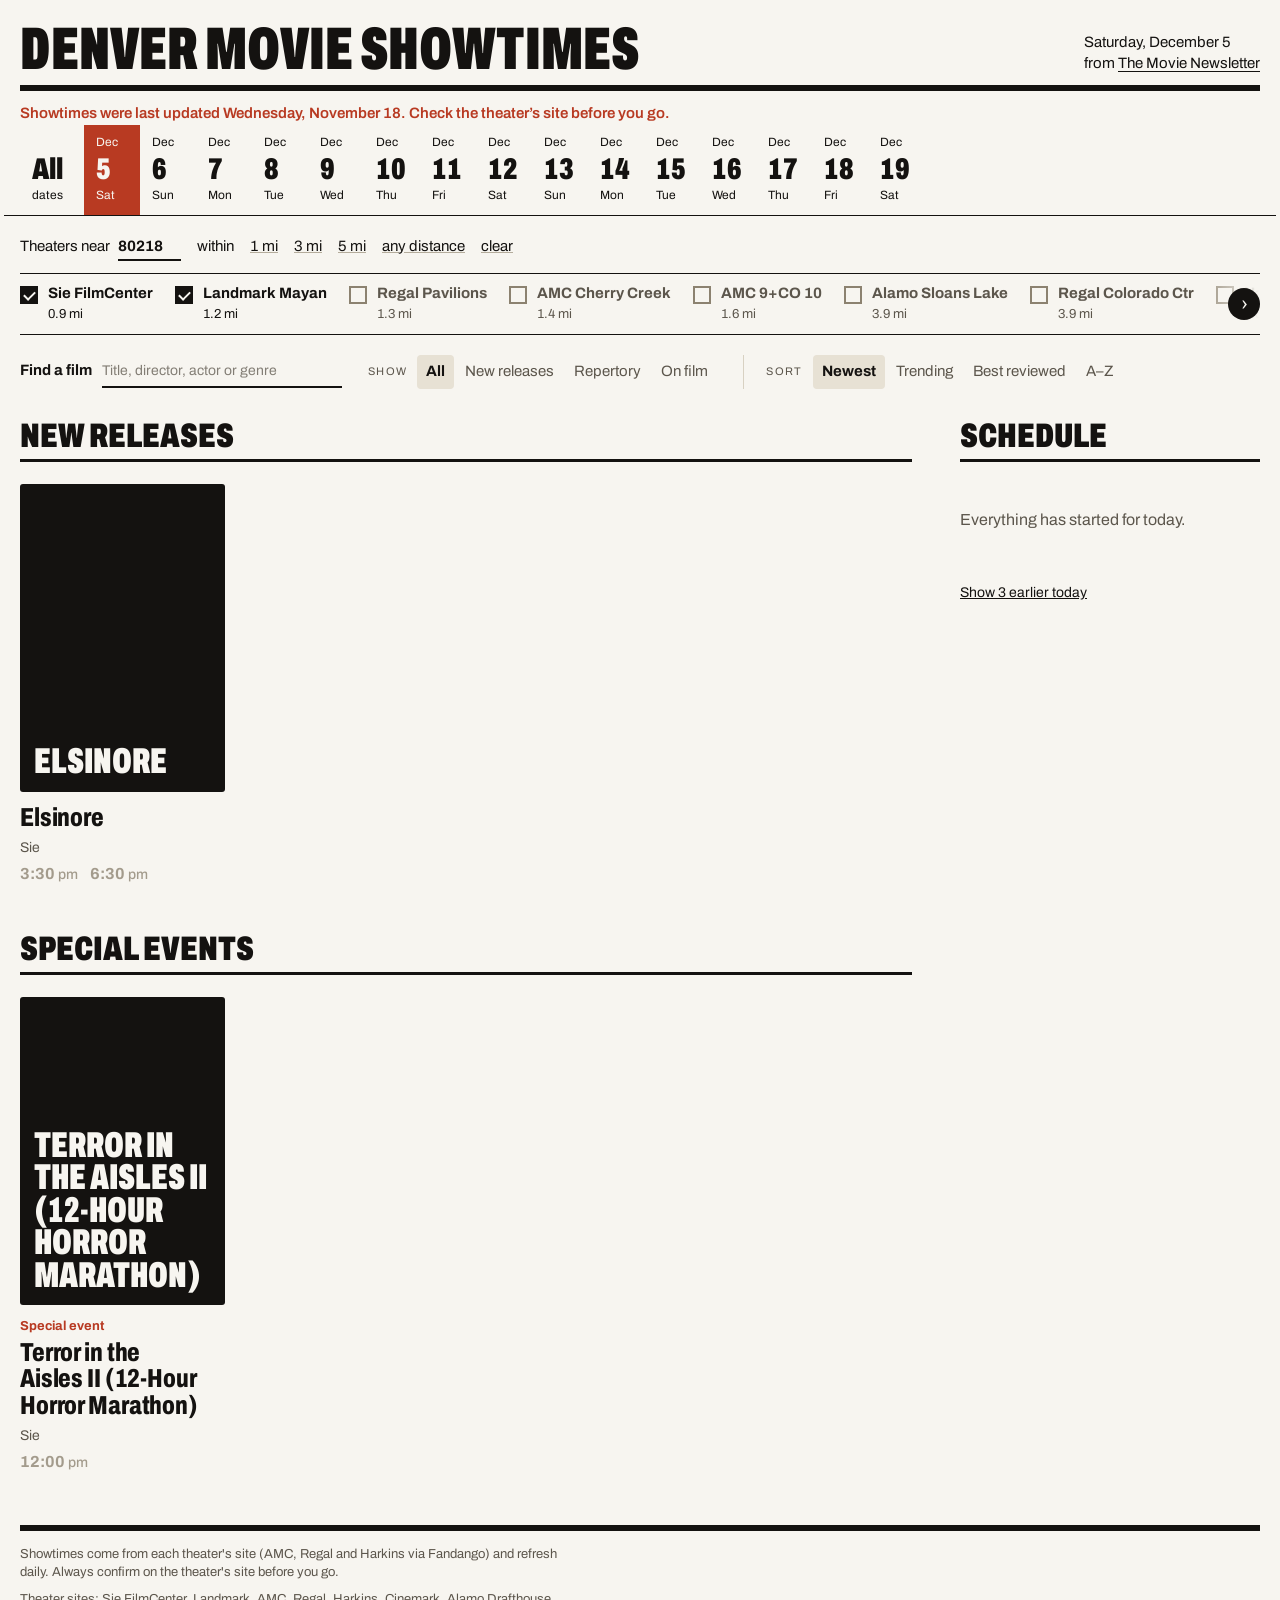
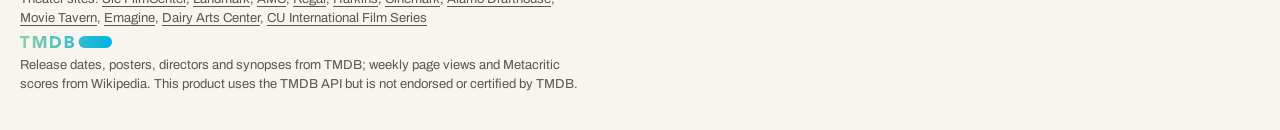
==== commit 47b3ad60: "Sort: "Best reviewed" instead of "Metacritic" Not everyone knows what Metacritic is. The sort now re" ====
--- a/public/index.html
+++ b/public/index.html
@@ -71,7 +71,7 @@
           <span class="lbl" aria-hidden="true">Sort</span>
           <button type="button" data-s="new" aria-pressed="true">Newest</button>
           <button type="button" data-s="pop" aria-pressed="false" title="What people are looking up this week, on TMDB and Wikipedia">Trending</button>
-          <button type="button" data-s="mc" aria-pressed="false" title="Critics' average score on Metacritic, as Wikipedia reports it">Metacritic</button>
+          <button type="button" data-s="mc" aria-pressed="false" title="Highest Metacritic score first: critics' reviews averaged, as Wikipedia reports it">Best reviewed</button>
           <button type="button" data-s="az" aria-pressed="false">A–Z</button>
         </div>
       </div>
--- a/public/styles.css
+++ b/public/styles.css
@@ -317,6 +317,9 @@
   .search { flex: 1; width: auto; }
   .sort + .sort { padding-left: 0; border-left: 0; }
   .sort { flex-wrap: wrap; }
+  /* Tighter on phones so "Best reviewed" keeps A–Z on the same line down to a 360px screen. */
+  .sort .lbl { margin-right: 4px; }
+  .sort button { padding: 6px 5px; }
   .grid { grid-template-columns: repeat(2, minmax(0, 1fr)); gap: 28px 14px; }
   .title { font-size: 22px; }
   .fp-head { display: block; margin-bottom: 20px; }
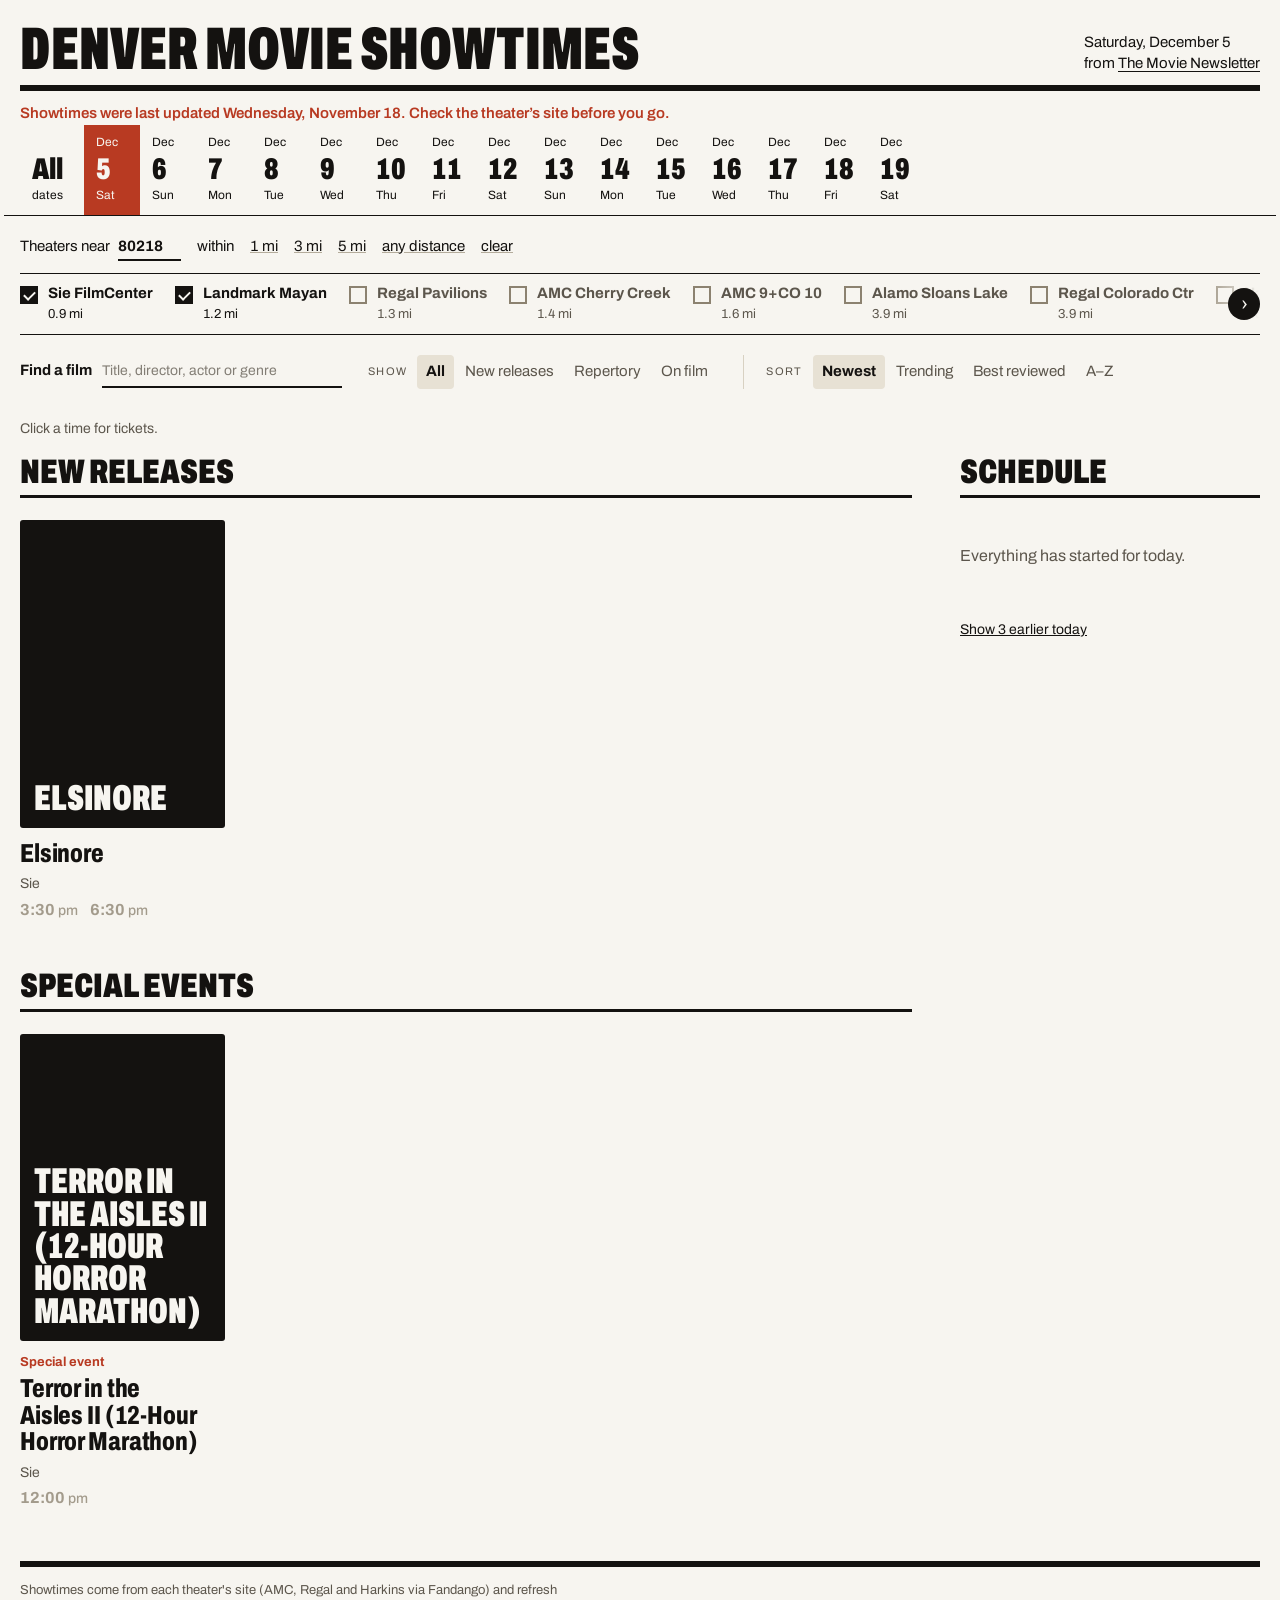
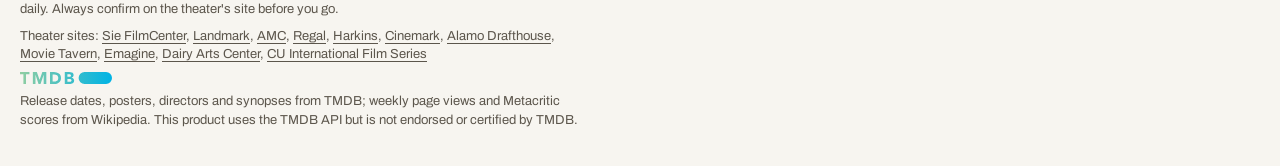
==== commit d3069149: "Showtimes read as ticket links Times underlined only on mouse hover, so on a phone nothing said they" ====
--- a/public/index.html
+++ b/public/index.html
@@ -81,6 +81,7 @@
       </div>
     </section>
 
+    <p class="hint"><span class="tap">Tap</span><span class="click">Click</span> a time for tickets.</p>
     <main class="layout" id="layout" data-view="films">
       <section class="films" aria-labelledby="filmsH">
         <h2 class="sr" id="filmsH">Films</h2>
--- a/public/styles.css
+++ b/public/styles.css
@@ -157,11 +157,15 @@
 .venues { display: grid; gap: 6px; }
 .venue .vn { display: block; color: var(--muted); font-size: 14px; }
 .times { display: flex; flex-wrap: wrap; column-gap: 12px; }
-.time { min-height: 30px; font-weight: 700; font-size: 16px; white-space: nowrap; }
-@media (hover: hover) { .time:hover { color: var(--brick); text-decoration: underline; } }
+/* Times are ticket links: always underlined (thin, grey) so a phone reader sees they can be tapped;
+   brick on hover or while tapped. Past times stay grey with no line. */
+.time { min-height: 30px; font-weight: 700; font-size: 16px; white-space: nowrap;
+  text-decoration: underline; text-decoration-color: var(--box); text-decoration-thickness: 1px; text-underline-offset: 4px; }
+@media (hover: hover) { .time:hover { color: var(--brick); text-decoration-color: var(--brick); } }
+.time:active { color: var(--brick); text-decoration-color: var(--brick); }
 .time .ap { font-weight: 500; font-size: 14px; }
 .time sup { font-size: 10px; color: var(--brick); margin-left: 2px; font-weight: 700; }
-.time.past { color: #a39b8c; }
+.time.past { color: #a39b8c; text-decoration: none; }
 .nw { white-space: nowrap; }
 /* Two weeks / search: "Alamo  Sat 7, 5:00 pm", one line per theater, three before "Show all". */
 /* All dates: "Mayan  Nov 19 – 22", the whole line a link to the film page on that theater's first date */
@@ -191,7 +195,9 @@
 .hour .h small { font-size: 14px; font-stretch: 85%; margin-left: 2px; }
 .hour .rows { flex: 1; min-width: 0; }
 .row { display: block; width: 100%; padding: 2px 0; font-size: 14px; line-height: 1.3; }
-.row b { margin-right: 4px; }
+.row b { margin-right: 4px; text-decoration: underline; text-decoration-color: var(--box); text-decoration-thickness: 1px; text-underline-offset: 3px; }
+.row:active b, .row:active .ft { color: var(--brick); }
+.row.past b { text-decoration: none; }
 .row .th { color: var(--muted); }
 @media (hover: hover) { .row:hover .ft { color: var(--brick); text-decoration: underline; } }
 .row.past { color: #a39b8c; }
@@ -218,7 +224,11 @@
 .btn-row[hidden] { display: none; }
 
 /* ---- Film page: one film's every date and theater (#film/<title>) ------- */
-body.fp-open #days, body.fp-open #controls, body.fp-open #layout { display: none; }
+body.fp-open #days, body.fp-open #controls, body.fp-open #layout, body.fp-open .hint { display: none; }
+/* "Tap a time for tickets." once, above the listings ("Click" where there's a mouse). */
+.hint { margin: 0 0 16px; color: var(--muted); font-size: 14px; }
+.hint .click { display: none; }
+@media (hover: hover) and (pointer: fine) { .hint .click { display: inline; } .hint .tap { display: none; } }
 .fp { padding-bottom: 48px; }
 .fp-nav { margin: 10px 0 14px; }
 .fp-nav button { min-height: 44px; font-weight: 700; text-decoration: underline; text-underline-offset: 3px; }
